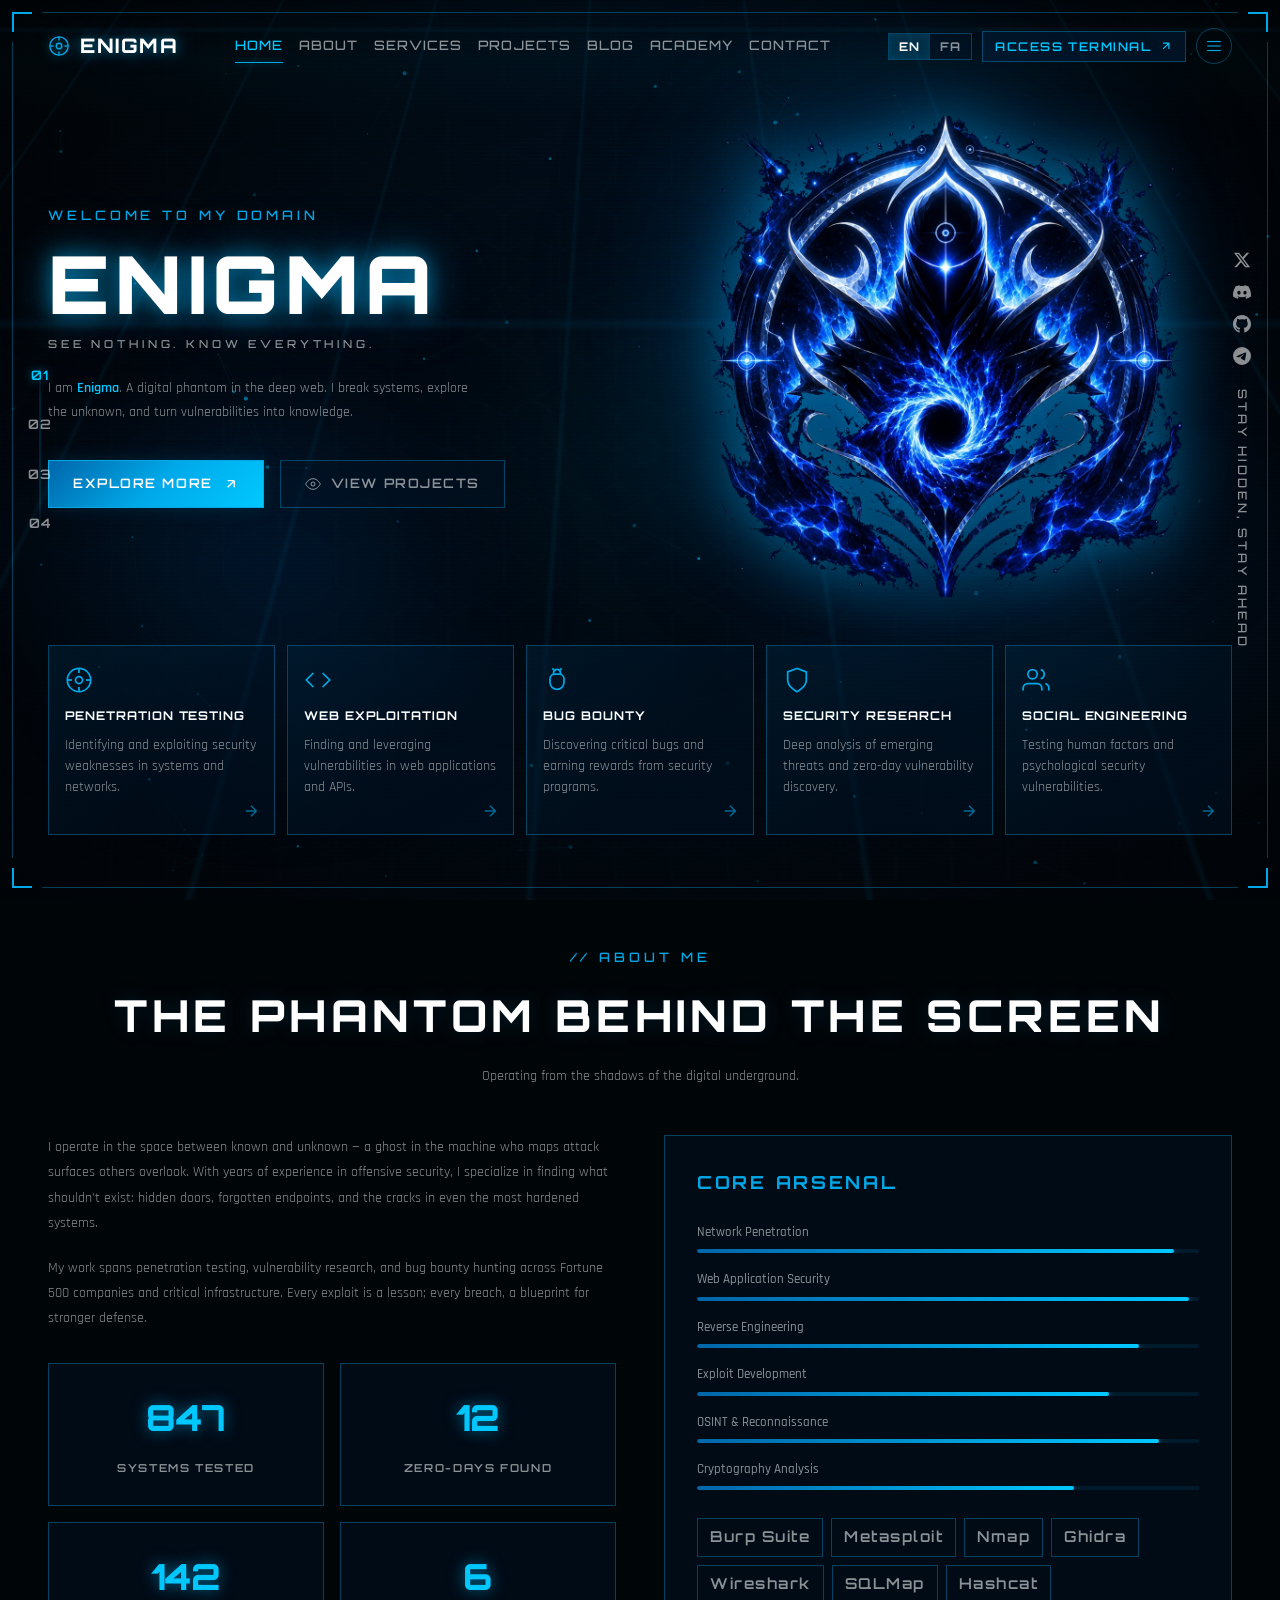
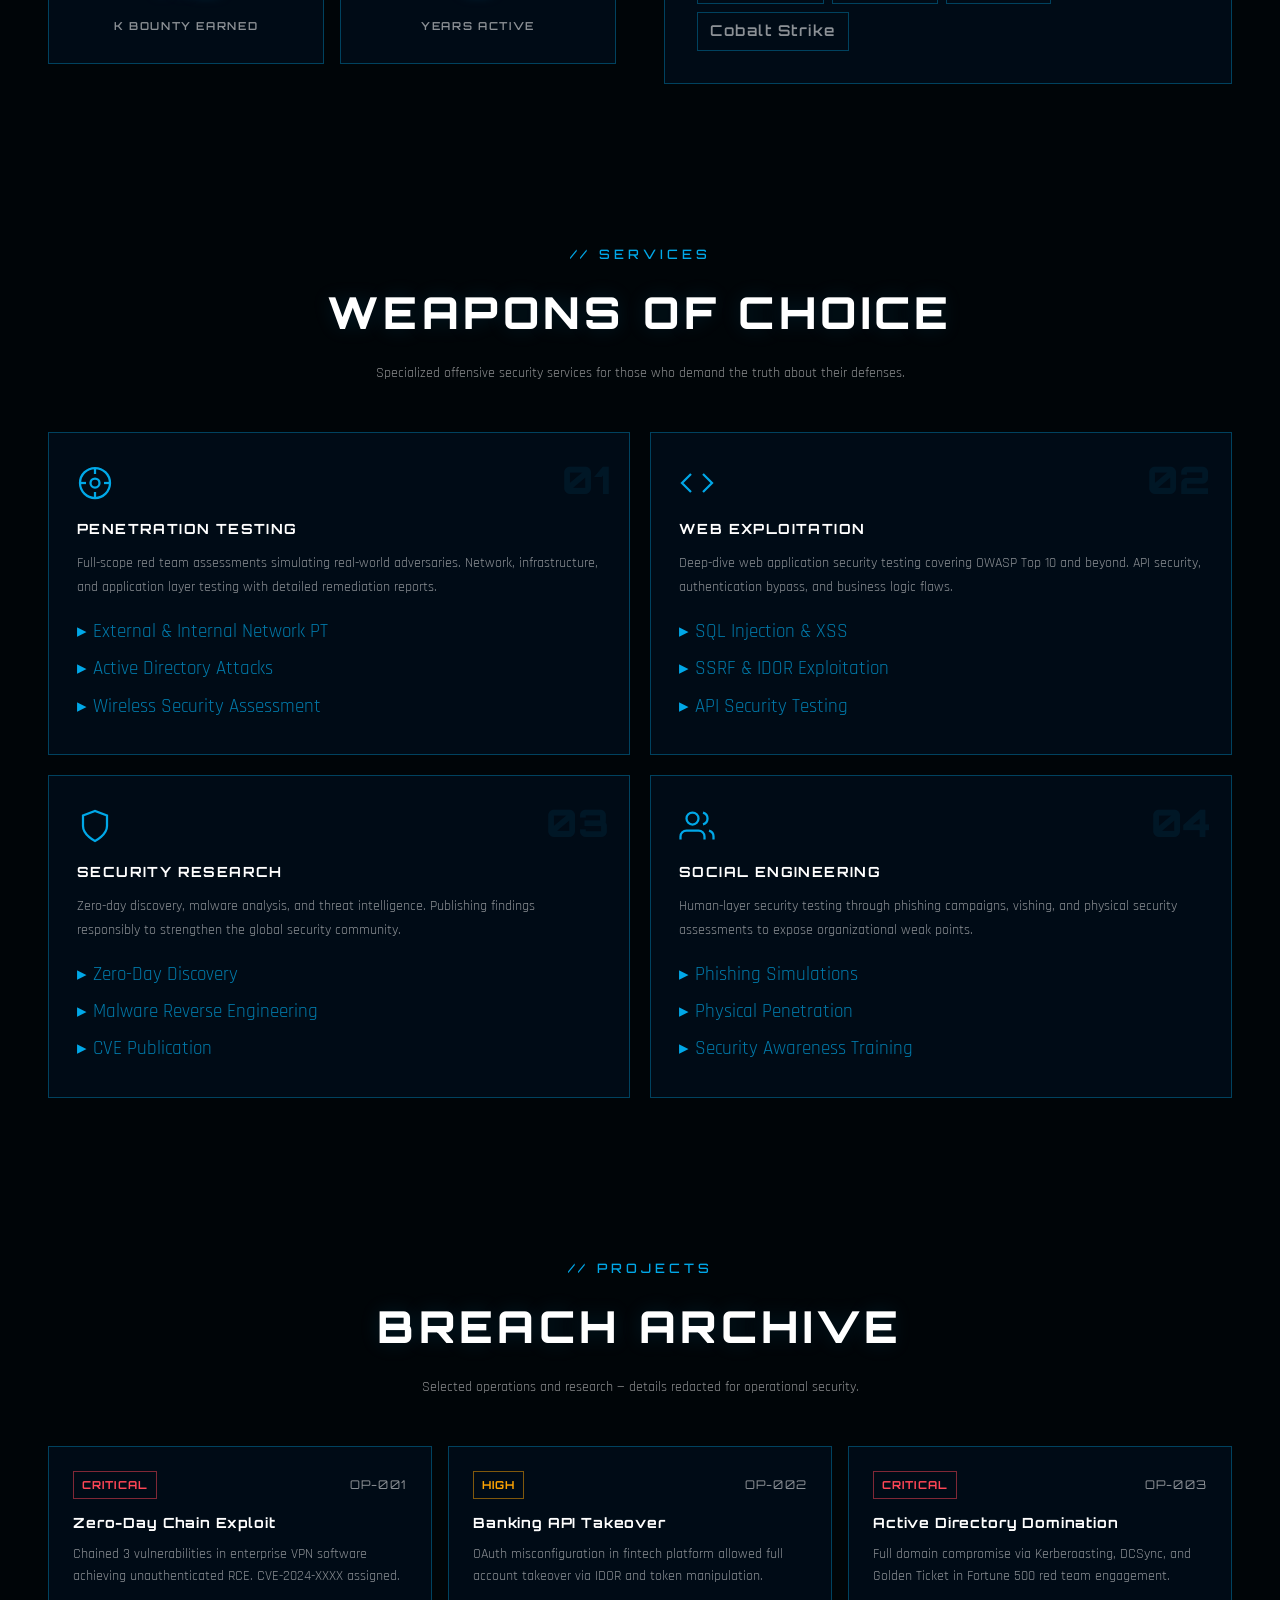
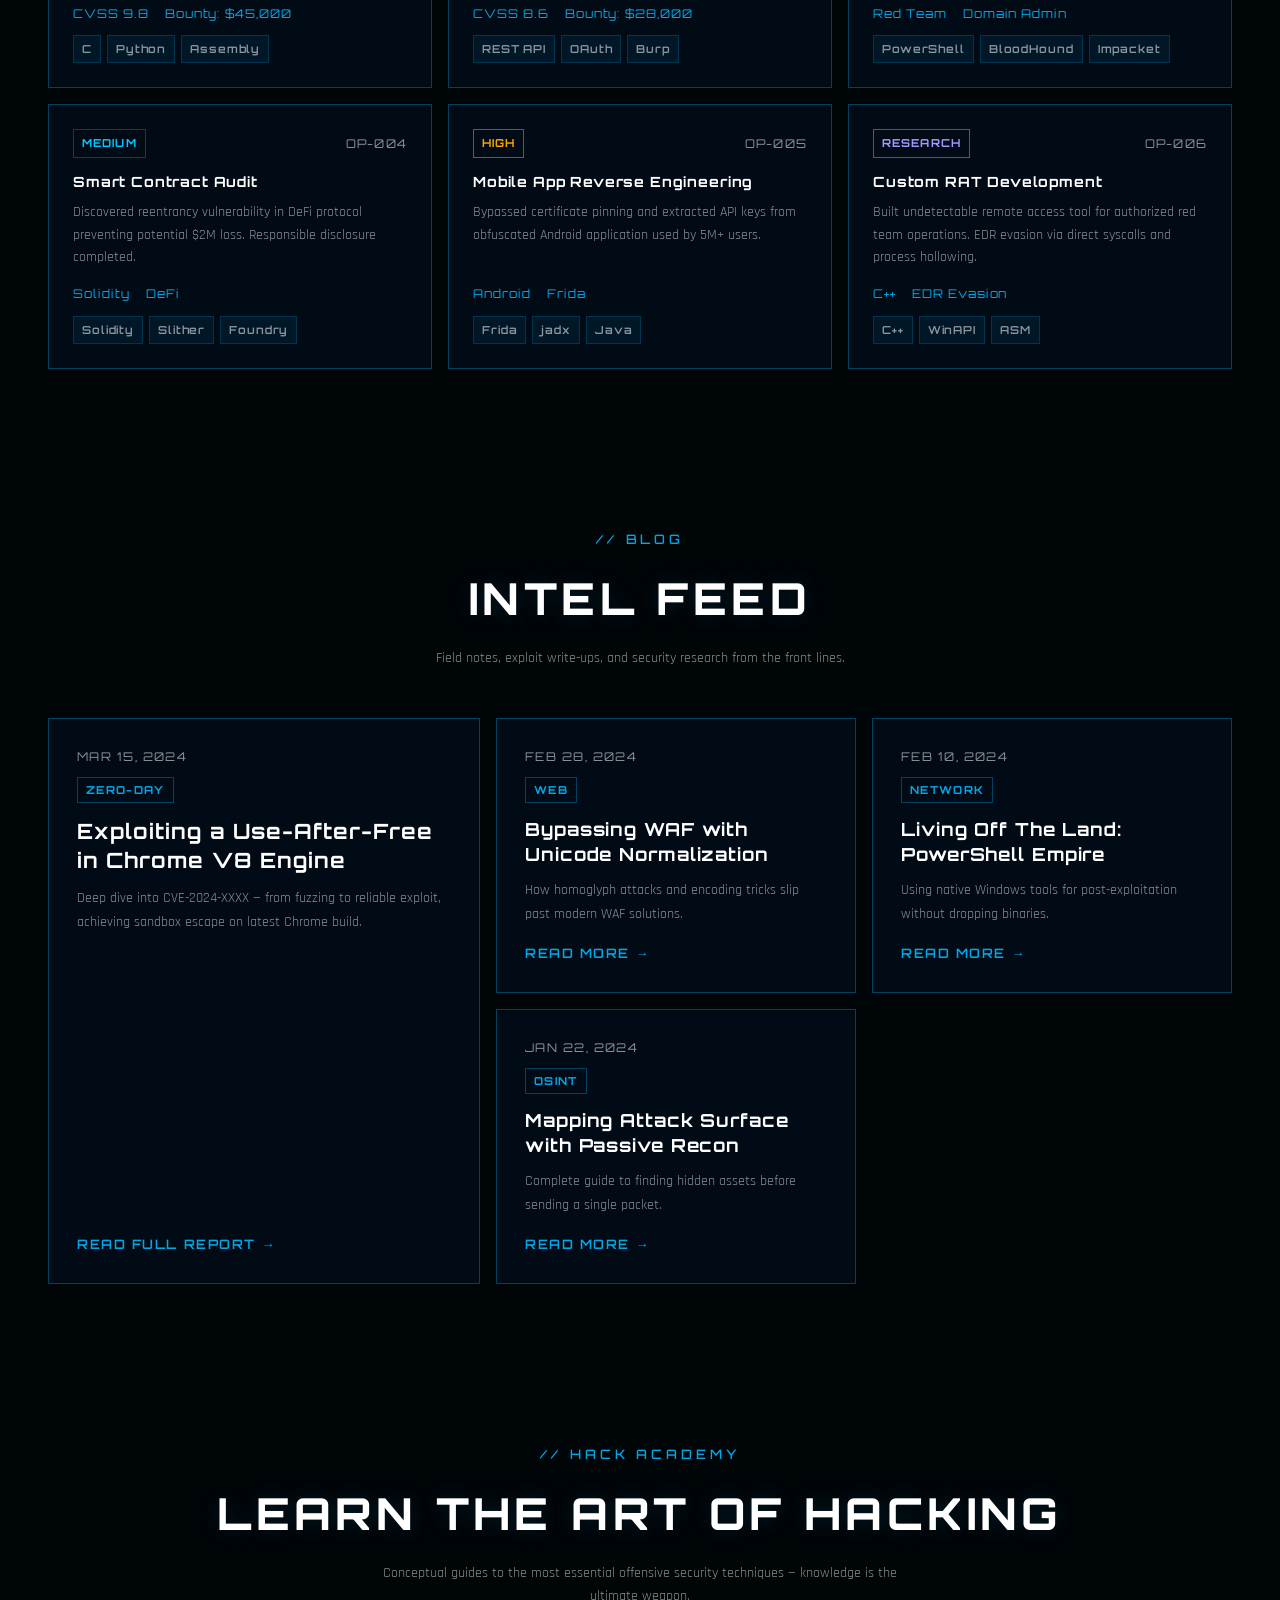
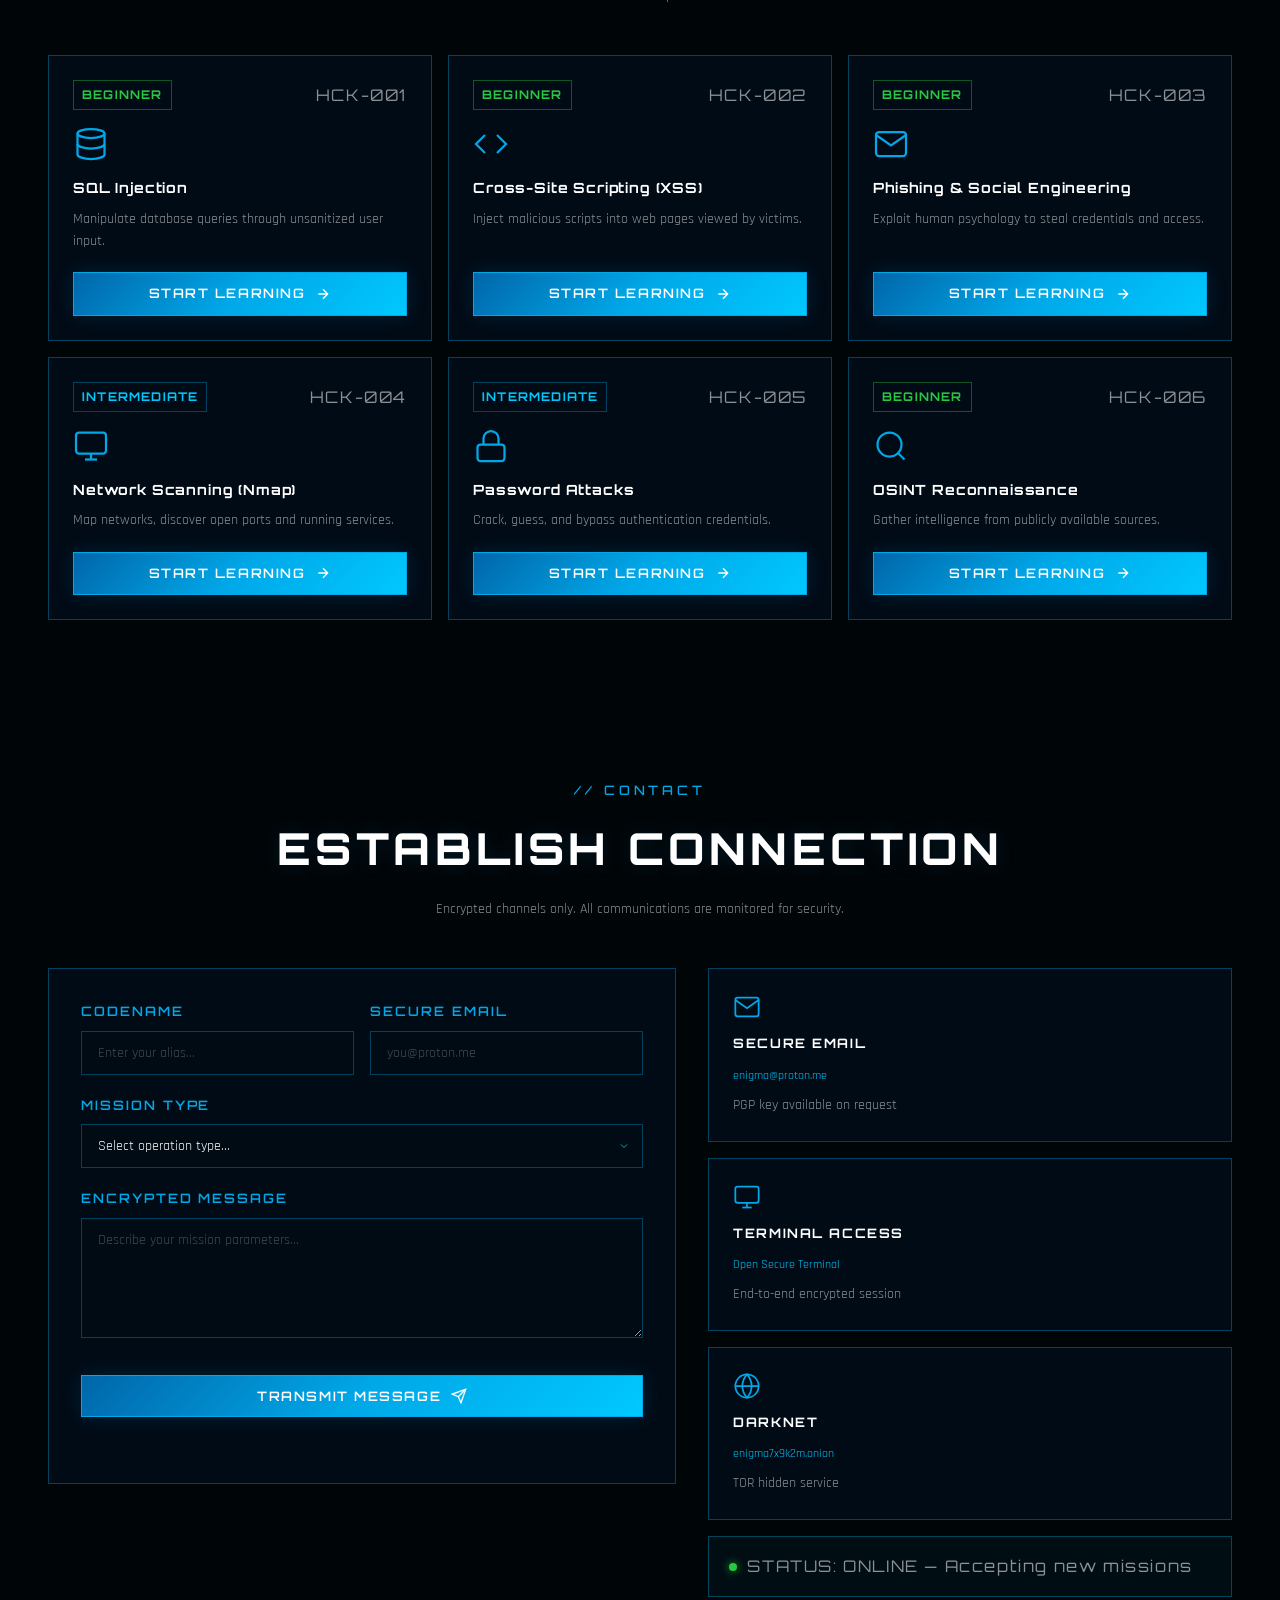
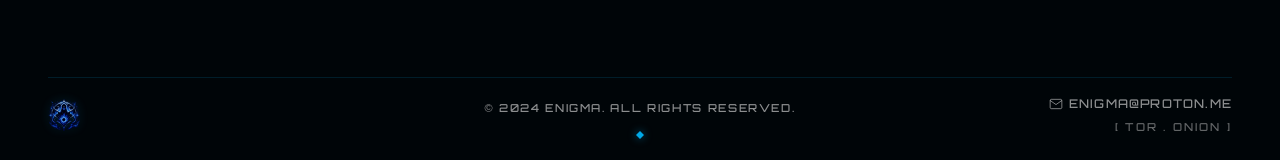
==== index.html @ 0c5300db "fix" ====
<!DOCTYPE html>
<html lang="en">
<head>
  <meta charset="UTF-8">
  <meta name="viewport" content="width=device-width, initial-scale=1.0">
  <title>ENIGMA | Cyber Security Portfolio</title>
  <link rel="preconnect" href="https://fonts.googleapis.com">
  <link rel="preconnect" href="https://fonts.gstatic.com" crossorigin>
  <link href="https://fonts.googleapis.com/css2?family=Orbitron:wght@400;500;600;700;800;900&family=Rajdhani:wght@300;400;500;600;700&display=swap" rel="stylesheet">
  <link rel="stylesheet" href="css/style.css">
</head>
<body>
  <!-- HUD Frame -->
  <div class="hud-frame">
    <div class="hud-corner hud-corner--tl"></div>
    <div class="hud-corner hud-corner--tr"></div>
    <div class="hud-corner hud-corner--bl"></div>
    <div class="hud-corner hud-corner--br"></div>
    <div class="hud-line hud-line--top"></div>
    <div class="hud-line hud-line--bottom"></div>
    <div class="hud-line hud-line--left"></div>
    <div class="hud-line hud-line--right"></div>
  </div>

  <!-- Left Section Indicator -->
  <aside class="section-indicator">
    <div class="section-indicator__line"></div>
    <a href="#home" class="section-indicator__num active" data-section="home">01</a>
    <a href="#about" class="section-indicator__num" data-section="about">02</a>
    <a href="#projects" class="section-indicator__num" data-section="projects">03</a>
    <a href="#contact" class="section-indicator__num" data-section="contact">04</a>
  </aside>

  <!-- Right Sidebar -->
  <aside class="right-sidebar">
    <div class="social-icons">
      <a href="https://twitter.com" target="_blank" rel="noopener" class="social-icon" aria-label="Twitter">
        <svg viewBox="0 0 24 24" fill="currentColor"><path d="M18.244 2.25h3.308l-7.227 8.26 8.502 11.24H16.17l-5.214-6.817L4.99 21.75H1.68l7.73-8.835L1.254 2.25H8.08l4.713 6.231zm-1.161 17.52h1.833L7.084 4.126H5.117z"/></svg>
      </a>
      <a href="https://discord.com" target="_blank" rel="noopener" class="social-icon" aria-label="Discord">
        <svg viewBox="0 0 24 24" fill="currentColor"><path d="M20.317 4.37a19.791 19.791 0 0 0-4.885-1.515.074.074 0 0 0-.079.037c-.21.375-.444.864-.608 1.25a18.27 18.27 0 0 0-5.487 0 12.64 12.64 0 0 0-.617-1.25.077.077 0 0 0-.079-.037A19.736 19.736 0 0 0 3.677 4.37a.07.07 0 0 0-.032.027C.533 9.046-.32 13.58.099 18.057a.082.082 0 0 0 .031.057 19.9 19.9 0 0 0 5.993 3.03.078.078 0 0 0 .084-.028 14.09 14.09 0 0 0 1.226-1.994.076.076 0 0 0-.041-.106 13.107 13.107 0 0 1-1.872-.892.077.077 0 0 1-.008-.128 10.2 10.2 0 0 0 .372-.292.074.074 0 0 1 .077-.01c3.928 1.793 8.18 1.793 12.062 0a.074.074 0 0 1 .078.01c.12.098.246.198.373.292a.077.077 0 0 1-.006.127 12.299 12.299 0 0 1-1.873.892.077.077 0 0 0-.041.107c.36.698.772 1.362 1.225 1.993a.076.076 0 0 0 .084.028 19.839 19.839 0 0 0 6.002-3.03.077.077 0 0 0 .032-.054c.5-5.177-.838-9.674-3.549-13.66a.061.061 0 0 0-.031-.03zM8.02 15.33c-1.183 0-2.157-1.085-2.157-2.419 0-1.333.956-2.419 2.157-2.419 1.21 0 2.176 1.096 2.157 2.42 0 1.333-.956 2.418-2.157 2.418zm7.975 0c-1.183 0-2.157-1.085-2.157-2.419 0-1.333.955-2.419 2.157-2.419 1.21 0 2.176 1.096 2.157 2.42 0 1.333-.946 2.418-2.157 2.418z"/></svg>
      </a>
      <a href="https://github.com" target="_blank" rel="noopener" class="social-icon" aria-label="GitHub">
        <svg viewBox="0 0 24 24" fill="currentColor"><path d="M12 0c-6.626 0-12 5.373-12 12 0 5.302 3.438 9.8 8.207 11.387.599.111.793-.261.793-.577v-2.234c-3.338.726-4.033-1.416-4.033-1.416-.546-1.387-1.333-1.756-1.333-1.756-1.089-.745.083-.729.083-.729 1.205.084 1.839 1.237 1.839 1.237 1.07 1.834 2.807 1.304 3.492.997.107-.775.418-1.305.762-1.604-2.665-.305-5.467-1.334-5.467-5.931 0-1.311.469-2.381 1.236-3.221-.124-.303-.535-1.524.117-3.176 0 0 1.008-.322 3.301 1.23.957-.266 1.983-.399 3.003-.404 1.02.005 2.047.138 3.006.404 2.291-1.552 3.297-1.23 3.297-1.23.653 1.653.242 2.874.118 3.176.77.84 1.235 1.911 1.235 3.221 0 4.609-2.807 5.624-5.479 5.921.43.372.823 1.102.823 2.222v3.293c0 .319.192.694.801.576 4.765-1.589 8.199-6.086 8.199-11.386 0-6.627-5.373-12-12-12z"/></svg>
      </a>
      <a href="https://telegram.org" target="_blank" rel="noopener" class="social-icon" aria-label="Telegram">
        <svg viewBox="0 0 24 24" fill="currentColor"><path d="M11.944 0A12 12 0 0 0 0 12a12 12 0 0 0 12 12 12 12 0 0 0 12-12A12 12 0 0 0 12 0a12 12 0 0 0-.056 0zm4.962 7.224c.1-.002.321.023.465.14a.506.506 0 0 1 .171.325c.016.093.036.306.02.472-.18 1.898-.962 6.502-1.36 8.627-.168.9-.499 1.201-.82 1.23-.696.065-1.225-.46-1.9-.902-1.056-.693-1.653-1.124-2.678-1.8-1.185-.78-.417-1.21.258-1.91.177-.184 3.247-2.977 3.307-3.23.007-.032.014-.15-.056-.212s-.174-.041-.249-.024c-.106.024-1.793 1.14-5.061 3.345-.48.33-.913.49-1.302.48-.428-.008-1.252-.241-1.865-.44-.752-.245-1.349-.374-1.297-.789.027-.216.325-.437.893-.663 3.498-1.524 5.83-2.529 6.998-3.014 3.332-1.386 4.025-1.627 4.476-1.635z"/></svg>
      </a>
    </div>
    <p class="vertical-text" data-i18n="sidebar.stayHidden">STAY HIDDEN, STAY AHEAD</p>
  </aside>

  <!-- Mobile Nav Overlay -->
  <div class="mobile-nav" id="mobileNav">
    <nav class="mobile-nav__links">
      <a href="#home" class="mobile-nav__link" data-i18n="nav.home">HOME</a>
      <a href="#about" class="mobile-nav__link" data-i18n="nav.about">ABOUT</a>
      <a href="#services" class="mobile-nav__link" data-i18n="nav.services">SERVICES</a>
      <a href="#projects" class="mobile-nav__link" data-i18n="nav.projects">PROJECTS</a>
      <a href="#blog" class="mobile-nav__link" data-i18n="nav.blog">BLOG</a>
      <a href="#hacks" class="mobile-nav__link" data-i18n="nav.hacks">ACADEMY</a>
      <a href="#contact" class="mobile-nav__link" data-i18n="nav.contact">CONTACT</a>
    </nav>
  </div>

  <!-- Terminal Modal -->
  <div class="terminal-modal" id="terminalModal" aria-hidden="true">
    <div class="terminal-modal__backdrop"></div>
    <div class="terminal-modal__window">
      <div class="terminal-modal__header">
        <div class="terminal-modal__dots">
          <span></span><span></span><span></span>
        </div>
        <span class="terminal-modal__title">ENIGMA@darknet:~</span>
        <button class="terminal-modal__close" id="terminalClose" data-i18n-aria="header.closeTerminal" aria-label="Close terminal">&times;</button>
      </div>
      <div class="terminal-modal__body" id="terminalBody">
        <p class="terminal-line"><span class="terminal-prompt">root@enigma:~$</span> <span data-i18n="terminal.line1">init_secure_session --auth</span></p>
        <p class="terminal-line terminal-line--dim" data-i18n="terminal.line2">[OK] Encrypted tunnel established via TOR</p>
        <p class="terminal-line terminal-line--dim" data-i18n="terminal.line3">[OK] Identity masked — trace route: NULL</p>
        <p class="terminal-line"><span class="terminal-prompt">root@enigma:~$</span> <span data-i18n="terminal.line4">whoami</span></p>
        <p class="terminal-line terminal-line--blue" data-i18n="terminal.line5">ENIGMA — Digital Phantom / Offensive Security Researcher</p>
        <p class="terminal-line"><span class="terminal-prompt">root@enigma:~$</span> <span data-i18n="terminal.line6">status --all</span></p>
        <p class="terminal-line terminal-line--dim" data-i18n="terminal.line7">Systems breached: 847 | Zero-days found: 12 | Bounties: $142K</p>
        <p class="terminal-line"><span class="terminal-prompt">root@enigma:~$</span> <span class="terminal-cursor">_</span></p>
      </div>
    </div>
  </div>

  <!-- Main Content -->
  <div class="page-wrapper">
    <!-- Header -->
    <header class="header">
      <a href="#home" class="header__logo">
        <svg class="header__crosshair" viewBox="0 0 24 24" fill="none" stroke="currentColor" stroke-width="1.5" aria-hidden="true">
          <circle cx="12" cy="12" r="10"/>
          <circle cx="12" cy="12" r="3"/>
          <line x1="12" y1="2" x2="12" y2="6"/>
          <line x1="12" y1="18" x2="12" y2="22"/>
          <line x1="2" y1="12" x2="6" y2="12"/>
          <line x1="18" y1="12" x2="22" y2="12"/>
        </svg>
        <span class="header__brand">ENIGMA</span>
      </a>

      <nav class="nav">
        <a href="#home" class="nav__link nav__link--active" data-nav="home" data-i18n="nav.home">HOME</a>
        <a href="#about" class="nav__link" data-nav="about" data-i18n="nav.about">ABOUT</a>
        <a href="#services" class="nav__link" data-nav="services" data-i18n="nav.services">SERVICES</a>
        <a href="#projects" class="nav__link" data-nav="projects" data-i18n="nav.projects">PROJECTS</a>
        <a href="#blog" class="nav__link" data-nav="blog" data-i18n="nav.blog">BLOG</a>
        <a href="#hacks" class="nav__link" data-nav="hacks" data-i18n="nav.hacks">ACADEMY</a>
        <a href="#contact" class="nav__link" data-nav="contact" data-i18n="nav.contact">CONTACT</a>
      </nav>

      <div class="header__actions">
        <div class="lang-switch">
          <button class="lang-switch__btn active" data-lang="en" aria-label="English">EN</button>
          <button class="lang-switch__btn" data-lang="fa" aria-label="فارسی">FA</button>
        </div>
        <button class="btn-terminal" id="terminalOpen">
          <span data-i18n="header.terminal">ACCESS TERMINAL</span>
          <svg class="btn-terminal__arrow" viewBox="0 0 24 24" fill="none" stroke="currentColor" stroke-width="2">
            <path d="M7 17L17 7M17 7H7M17 7V17"/>
          </svg>
        </button>
        <button class="btn-icon btn-menu" id="menuToggle" data-i18n-aria="header.menu" aria-label="Open menu">
          <svg viewBox="0 0 24 24" fill="none" stroke="currentColor" stroke-width="1.5">
            <line x1="3" y1="6" x2="21" y2="6"/>
            <line x1="3" y1="12" x2="21" y2="12"/>
            <line x1="3" y1="18" x2="21" y2="18"/>
          </svg>
        </button>
      </div>
    </header>

    <main>
      <!-- HOME / Hero -->
      <section id="home" class="hero section">
        <div class="hero__content">
          <p class="hero__welcome" data-i18n="hero.welcome">WELCOME TO MY DOMAIN</p>
          <h1 class="hero__title">ENIGMA</h1>
          <p class="hero__tagline" data-i18n="hero.tagline">SEE NOTHING. KNOW EVERYTHING.</p>
          <p class="hero__desc" data-i18n-html="hero.desc">
            I am <span class="highlight">Enigma</span>. A digital phantom in the deep web.
            I break systems, explore the unknown, and turn vulnerabilities into knowledge.
          </p>
          <div class="hero__buttons">
            <a href="#about" class="btn btn--primary">
              <span data-i18n="hero.explore">EXPLORE MORE</span>
              <svg viewBox="0 0 24 24" fill="none" stroke="currentColor" stroke-width="2">
                <path d="M7 17L17 7M17 7H7M17 7V17"/>
              </svg>
            </a>
            <a href="#projects" class="btn btn--outline">
              <svg viewBox="0 0 24 24" fill="none" stroke="currentColor" stroke-width="1.5">
                <path d="M1 12s4-8 11-8 11 8 11 8-4 8-11 8-11-8-11-8z"/>
                <circle cx="12" cy="12" r="3"/>
              </svg>
              <span data-i18n="hero.projects">VIEW PROJECTS</span>
            </a>
          </div>
        </div>
        <div class="hero__visual">
          <div class="hero__glow"></div>
          <img src="assets/logo-transparent.png" alt="Enigma Character" class="logo-img hero__image">
        </div>
      </section>

      <!-- Services Preview (Home) -->
      <section class="services services--preview">
        <article class="service-card" data-service="pentest">
          <div class="service-card__icon">
            <svg viewBox="0 0 24 24" fill="none" stroke="currentColor" stroke-width="1.5">
              <circle cx="12" cy="12" r="10"/><circle cx="12" cy="12" r="3"/>
              <line x1="12" y1="2" x2="12" y2="6"/><line x1="12" y1="18" x2="12" y2="22"/>
              <line x1="2" y1="12" x2="6" y2="12"/><line x1="18" y1="12" x2="22" y2="12"/>
            </svg>
          </div>
          <h3 class="service-card__title" data-i18n="svc.pentest.title">PENETRATION TESTING</h3>
          <p class="service-card__desc" data-i18n="svc.pentest.desc">Identifying and exploiting security weaknesses in systems and networks.</p>
          <span class="service-card__arrow"><svg viewBox="0 0 24 24" fill="none" stroke="currentColor" stroke-width="2"><path d="M5 12h14M12 5l7 7-7 7"/></svg></span>
        </article>
        <article class="service-card" data-service="web">
          <div class="service-card__icon">
            <svg viewBox="0 0 24 24" fill="none" stroke="currentColor" stroke-width="1.5">
              <polyline points="16 18 22 12 16 6"/><polyline points="8 6 2 12 8 18"/>
            </svg>
          </div>
          <h3 class="service-card__title" data-i18n="svc.web.title">WEB EXPLOITATION</h3>
          <p class="service-card__desc" data-i18n="svc.web.desc">Finding and leveraging vulnerabilities in web applications and APIs.</p>
          <span class="service-card__arrow"><svg viewBox="0 0 24 24" fill="none" stroke="currentColor" stroke-width="2"><path d="M5 12h14M12 5l7 7-7 7"/></svg></span>
        </article>
        <article class="service-card" data-service="bounty">
          <div class="service-card__icon">
            <svg viewBox="0 0 24 24" fill="none" stroke="currentColor" stroke-width="1.5">
              <path d="M8 2l1.88 1.88M14.12 3.88L16 2"/>
              <path d="M9 7.13v-1a3.003 3.003 0 1 1 6 0v1"/>
              <path d="M12 20c-3.3 0-6-2.7-6-6v-3a4 4 0 0 1 4-4h4a4 4 0 0 1 4 4v3c0 3.3-2.7 6-6 6"/>
            </svg>
          </div>
          <h3 class="service-card__title" data-i18n="svc.bounty.title">BUG BOUNTY</h3>
          <p class="service-card__desc" data-i18n="svc.bounty.desc">Discovering critical bugs and earning rewards from security programs.</p>
          <span class="service-card__arrow"><svg viewBox="0 0 24 24" fill="none" stroke="currentColor" stroke-width="2"><path d="M5 12h14M12 5l7 7-7 7"/></svg></span>
        </article>
        <article class="service-card" data-service="research">
          <div class="service-card__icon">
            <svg viewBox="0 0 24 24" fill="none" stroke="currentColor" stroke-width="1.5">
              <path d="M12 22s8-4 8-10V5l-8-3-8 3v7c0 6 8 10 8 10z"/>
            </svg>
          </div>
          <h3 class="service-card__title" data-i18n="svc.research.title">SECURITY RESEARCH</h3>
          <p class="service-card__desc" data-i18n="svc.research.desc">Deep analysis of emerging threats and zero-day vulnerability discovery.</p>
          <span class="service-card__arrow"><svg viewBox="0 0 24 24" fill="none" stroke="currentColor" stroke-width="2"><path d="M5 12h14M12 5l7 7-7 7"/></svg></span>
        </article>
        <article class="service-card" data-service="social">
          <div class="service-card__icon">
            <svg viewBox="0 0 24 24" fill="none" stroke="currentColor" stroke-width="1.5">
              <path d="M17 21v-2a4 4 0 0 0-4-4H5a4 4 0 0 0-4 4v2"/>
              <circle cx="9" cy="7" r="4"/>
              <path d="M23 21v-2a4 4 0 0 0-3-3.87"/><path d="M16 3.13a4 4 0 0 1 0 7.75"/>
            </svg>
          </div>
          <h3 class="service-card__title" data-i18n="svc.social.title">SOCIAL ENGINEERING</h3>
          <p class="service-card__desc" data-i18n="svc.social.desc">Testing human factors and psychological security vulnerabilities.</p>
          <span class="service-card__arrow"><svg viewBox="0 0 24 24" fill="none" stroke="currentColor" stroke-width="2"><path d="M5 12h14M12 5l7 7-7 7"/></svg></span>
        </article>
      </section>

      <!-- ABOUT -->
      <section id="about" class="section about">
        <div class="section-header">
          <span class="section-label" data-i18n="about.label">// ABOUT ME</span>
          <h2 class="section-title" data-i18n="about.title">THE PHANTOM BEHIND THE SCREEN</h2>
          <p class="section-subtitle" data-i18n="about.subtitle">Operating from the shadows of the digital underground.</p>
        </div>
        <div class="about__grid">
          <div class="about__content">
            <p class="about__text" data-i18n="about.text1">
              I operate in the space between known and unknown — a ghost in the machine who maps
              attack surfaces others overlook. With years of experience in offensive security,
              I specialize in finding what shouldn't exist: hidden doors, forgotten endpoints,
              and the cracks in even the most hardened systems.
            </p>
            <p class="about__text" data-i18n="about.text2">
              My work spans penetration testing, vulnerability research, and bug bounty hunting
              across Fortune 500 companies and critical infrastructure. Every exploit is a lesson;
              every breach, a blueprint for stronger defense.
            </p>
            <div class="about__stats">
              <div class="stat-card">
                <span class="stat-card__num" data-count="847">0</span>
                <span class="stat-card__label" data-i18n="about.stat1">SYSTEMS TESTED</span>
              </div>
              <div class="stat-card">
                <span class="stat-card__num" data-count="12">0</span>
                <span class="stat-card__label" data-i18n="about.stat2">ZERO-DAYS FOUND</span>
              </div>
              <div class="stat-card">
                <span class="stat-card__num" data-count="142">0</span>
                <span class="stat-card__label" data-i18n="about.stat3">K BOUNTY EARNED</span>
              </div>
              <div class="stat-card">
                <span class="stat-card__num" data-count="6">0</span>
                <span class="stat-card__label" data-i18n="about.stat4">YEARS ACTIVE</span>
              </div>
            </div>
          </div>
          <div class="about__skills">
            <h3 class="about__skills-title" data-i18n="about.skillsTitle">CORE ARSENAL</h3>
            <ul class="skill-list">
              <li class="skill-item"><span class="skill-item__name" data-i18n="about.skill1">Network Penetration</span><div class="skill-item__bar"><div class="skill-item__fill" style="width:95%"></div></div></li>
              <li class="skill-item"><span class="skill-item__name" data-i18n="about.skill2">Web Application Security</span><div class="skill-item__bar"><div class="skill-item__fill" style="width:98%"></div></div></li>
              <li class="skill-item"><span class="skill-item__name" data-i18n="about.skill3">Reverse Engineering</span><div class="skill-item__bar"><div class="skill-item__fill" style="width:88%"></div></div></li>
              <li class="skill-item"><span class="skill-item__name" data-i18n="about.skill4">Exploit Development</span><div class="skill-item__bar"><div class="skill-item__fill" style="width:82%"></div></div></li>
              <li class="skill-item"><span class="skill-item__name" data-i18n="about.skill5">OSINT & Reconnaissance</span><div class="skill-item__bar"><div class="skill-item__fill" style="width:92%"></div></div></li>
              <li class="skill-item"><span class="skill-item__name" data-i18n="about.skill6">Cryptography Analysis</span><div class="skill-item__bar"><div class="skill-item__fill" style="width:75%"></div></div></li>
            </ul>
            <div class="about__tools">
              <span class="tool-tag">Burp Suite</span>
              <span class="tool-tag">Metasploit</span>
              <span class="tool-tag">Nmap</span>
              <span class="tool-tag">Ghidra</span>
              <span class="tool-tag">Wireshark</span>
              <span class="tool-tag">SQLMap</span>
              <span class="tool-tag">Hashcat</span>
              <span class="tool-tag">Cobalt Strike</span>
            </div>
          </div>
        </div>
      </section>

      <!-- SERVICES (Full) -->
      <section id="services" class="section services-full">
        <div class="section-header">
          <span class="section-label" data-i18n="services.label">// SERVICES</span>
          <h2 class="section-title" data-i18n="services.title">WEAPONS OF CHOICE</h2>
          <p class="section-subtitle" data-i18n="services.subtitle">Specialized offensive security services for those who demand the truth about their defenses.</p>
        </div>
        <div class="services-full__grid">
          <article class="service-full-card">
            <div class="service-full-card__num">01</div>
            <div class="service-full-card__icon">
              <svg viewBox="0 0 24 24" fill="none" stroke="currentColor" stroke-width="1.5">
                <circle cx="12" cy="12" r="10"/><circle cx="12" cy="12" r="3"/>
                <line x1="12" y1="2" x2="12" y2="6"/><line x1="12" y1="18" x2="12" y2="22"/>
                <line x1="2" y1="12" x2="6" y2="12"/><line x1="18" y1="12" x2="22" y2="12"/>
              </svg>
            </div>
            <h3 class="service-full-card__title" data-i18n="services.s1.title">PENETRATION TESTING</h3>
            <p class="service-full-card__desc" data-i18n="services.s1.desc">Full-scope red team assessments simulating real-world adversaries. Network, infrastructure, and application layer testing with detailed remediation reports.</p>
            <ul class="service-full-card__list">
              <li data-i18n="services.s1.l1">External & Internal Network PT</li>
              <li data-i18n="services.s1.l2">Active Directory Attacks</li>
              <li data-i18n="services.s1.l3">Wireless Security Assessment</li>
            </ul>
          </article>
          <article class="service-full-card">
            <div class="service-full-card__num">02</div>
            <div class="service-full-card__icon">
              <svg viewBox="0 0 24 24" fill="none" stroke="currentColor" stroke-width="1.5">
                <polyline points="16 18 22 12 16 6"/><polyline points="8 6 2 12 8 18"/>
              </svg>
            </div>
            <h3 class="service-full-card__title" data-i18n="services.s2.title">WEB EXPLOITATION</h3>
            <p class="service-full-card__desc" data-i18n="services.s2.desc">Deep-dive web application security testing covering OWASP Top 10 and beyond. API security, authentication bypass, and business logic flaws.</p>
            <ul class="service-full-card__list">
              <li data-i18n="services.s2.l1">SQL Injection & XSS</li>
              <li data-i18n="services.s2.l2">SSRF & IDOR Exploitation</li>
              <li data-i18n="services.s2.l3">API Security Testing</li>
            </ul>
          </article>
          <article class="service-full-card">
            <div class="service-full-card__num">03</div>
            <div class="service-full-card__icon">
              <svg viewBox="0 0 24 24" fill="none" stroke="currentColor" stroke-width="1.5">
                <path d="M12 22s8-4 8-10V5l-8-3-8 3v7c0 6 8 10 8 10z"/>
              </svg>
            </div>
            <h3 class="service-full-card__title" data-i18n="services.s3.title">SECURITY RESEARCH</h3>
            <p class="service-full-card__desc" data-i18n="services.s3.desc">Zero-day discovery, malware analysis, and threat intelligence. Publishing findings responsibly to strengthen the global security community.</p>
            <ul class="service-full-card__list">
              <li data-i18n="services.s3.l1">Zero-Day Discovery</li>
              <li data-i18n="services.s3.l2">Malware Reverse Engineering</li>
              <li data-i18n="services.s3.l3">CVE Publication</li>
            </ul>
          </article>
          <article class="service-full-card">
            <div class="service-full-card__num">04</div>
            <div class="service-full-card__icon">
              <svg viewBox="0 0 24 24" fill="none" stroke="currentColor" stroke-width="1.5">
                <path d="M17 21v-2a4 4 0 0 0-4-4H5a4 4 0 0 0-4 4v2"/>
                <circle cx="9" cy="7" r="4"/>
                <path d="M23 21v-2a4 4 0 0 0-3-3.87"/><path d="M16 3.13a4 4 0 0 1 0 7.75"/>
              </svg>
            </div>
            <h3 class="service-full-card__title" data-i18n="services.s4.title">SOCIAL ENGINEERING</h3>
            <p class="service-full-card__desc" data-i18n="services.s4.desc">Human-layer security testing through phishing campaigns, vishing, and physical security assessments to expose organizational weak points.</p>
            <ul class="service-full-card__list">
              <li data-i18n="services.s4.l1">Phishing Simulations</li>
              <li data-i18n="services.s4.l2">Physical Penetration</li>
              <li data-i18n="services.s4.l3">Security Awareness Training</li>
            </ul>
          </article>
        </div>
      </section>

      <!-- PROJECTS -->
      <section id="projects" class="section projects">
        <div class="section-header">
          <span class="section-label" data-i18n="projects.label">// PROJECTS</span>
          <h2 class="section-title" data-i18n="projects.title">BREACH ARCHIVE</h2>
          <p class="section-subtitle" data-i18n="projects.subtitle">Selected operations and research — details redacted for operational security.</p>
        </div>
        <div class="projects__grid">
          <article class="project-card">
            <div class="project-card__header">
              <span class="project-card__tag project-card__tag--critical" data-i18n="projects.tag.critical">CRITICAL</span>
              <span class="project-card__id">OP-001</span>
            </div>
            <h3 class="project-card__title" data-i18n="projects.p1.title">Zero-Day Chain Exploit</h3>
            <p class="project-card__desc" data-i18n="projects.p1.desc">Chained 3 vulnerabilities in enterprise VPN software achieving unauthenticated RCE. CVE-2024-XXXX assigned.</p>
            <div class="project-card__meta">
              <span data-i18n="projects.p1.m1">CVSS 9.8</span>
              <span data-i18n="projects.p1.m2">Bounty: $45,000</span>
            </div>
            <div class="project-card__tech">
              <span>C</span><span>Python</span><span>Assembly</span>
            </div>
          </article>
          <article class="project-card">
            <div class="project-card__header">
              <span class="project-card__tag project-card__tag--high" data-i18n="projects.tag.high">HIGH</span>
              <span class="project-card__id">OP-002</span>
            </div>
            <h3 class="project-card__title" data-i18n="projects.p2.title">Banking API Takeover</h3>
            <p class="project-card__desc" data-i18n="projects.p2.desc">OAuth misconfiguration in fintech platform allowed full account takeover via IDOR and token manipulation.</p>
            <div class="project-card__meta">
              <span data-i18n="projects.p2.m1">CVSS 8.6</span>
              <span data-i18n="projects.p2.m2">Bounty: $28,000</span>
            </div>
            <div class="project-card__tech">
              <span>REST API</span><span>OAuth</span><span>Burp</span>
            </div>
          </article>
          <article class="project-card">
            <div class="project-card__header">
              <span class="project-card__tag project-card__tag--critical" data-i18n="projects.tag.critical">CRITICAL</span>
              <span class="project-card__id">OP-003</span>
            </div>
            <h3 class="project-card__title" data-i18n="projects.p3.title">Active Directory Domination</h3>
            <p class="project-card__desc" data-i18n="projects.p3.desc">Full domain compromise via Kerberoasting, DCSync, and Golden Ticket in Fortune 500 red team engagement.</p>
            <div class="project-card__meta">
              <span data-i18n="projects.p3.m1">Red Team</span>
              <span data-i18n="projects.p3.m2">Domain Admin</span>
            </div>
            <div class="project-card__tech">
              <span>PowerShell</span><span>BloodHound</span><span>Impacket</span>
            </div>
          </article>
          <article class="project-card">
            <div class="project-card__header">
              <span class="project-card__tag project-card__tag--medium" data-i18n="projects.tag.medium">MEDIUM</span>
              <span class="project-card__id">OP-004</span>
            </div>
            <h3 class="project-card__title" data-i18n="projects.p4.title">Smart Contract Audit</h3>
            <p class="project-card__desc" data-i18n="projects.p4.desc">Discovered reentrancy vulnerability in DeFi protocol preventing potential $2M loss. Responsible disclosure completed.</p>
            <div class="project-card__meta">
              <span data-i18n="projects.p4.m1">Solidity</span>
              <span data-i18n="projects.p4.m2">DeFi</span>
            </div>
            <div class="project-card__tech">
              <span>Solidity</span><span>Slither</span><span>Foundry</span>
            </div>
          </article>
          <article class="project-card">
            <div class="project-card__header">
              <span class="project-card__tag project-card__tag--high" data-i18n="projects.tag.high">HIGH</span>
              <span class="project-card__id">OP-005</span>
            </div>
            <h3 class="project-card__title" data-i18n="projects.p5.title">Mobile App Reverse Engineering</h3>
            <p class="project-card__desc" data-i18n="projects.p5.desc">Bypassed certificate pinning and extracted API keys from obfuscated Android application used by 5M+ users.</p>
            <div class="project-card__meta">
              <span data-i18n="projects.p5.m1">Android</span>
              <span data-i18n="projects.p5.m2">Frida</span>
            </div>
            <div class="project-card__tech">
              <span>Frida</span><span>jadx</span><span>Java</span>
            </div>
          </article>
          <article class="project-card">
            <div class="project-card__header">
              <span class="project-card__tag project-card__tag--research" data-i18n="projects.tag.research">RESEARCH</span>
              <span class="project-card__id">OP-006</span>
            </div>
            <h3 class="project-card__title" data-i18n="projects.p6.title">Custom RAT Development</h3>
            <p class="project-card__desc" data-i18n="projects.p6.desc">Built undetectable remote access tool for authorized red team operations. EDR evasion via direct syscalls and process hollowing.</p>
            <div class="project-card__meta">
              <span data-i18n="projects.p6.m1">C++</span>
              <span data-i18n="projects.p6.m2">EDR Evasion</span>
            </div>
            <div class="project-card__tech">
              <span>C++</span><span>WinAPI</span><span>ASM</span>
            </div>
          </article>
        </div>
      </section>

      <!-- BLOG -->
      <section id="blog" class="section blog">
        <div class="section-header">
          <span class="section-label" data-i18n="blog.label">// BLOG</span>
          <h2 class="section-title" data-i18n="blog.title">INTEL FEED</h2>
          <p class="section-subtitle" data-i18n="blog.subtitle">Field notes, exploit write-ups, and security research from the front lines.</p>
        </div>
        <div class="blog__grid">
          <article class="blog-card blog-card--featured">
            <div class="blog-card__date">MAR 15, 2024</div>
            <span class="blog-card__category" data-i18n="blog.cat.zeroday">ZERO-DAY</span>
            <h3 class="blog-card__title" data-i18n="blog.b1.title">Exploiting a Use-After-Free in Chrome V8 Engine</h3>
            <p class="blog-card__excerpt" data-i18n="blog.b1.excerpt">Deep dive into CVE-2024-XXXX — from fuzzing to reliable exploit, achieving sandbox escape on latest Chrome build.</p>
            <a href="#" class="blog-card__link" data-i18n="blog.b1.link">READ FULL REPORT →</a>
          </article>
          <article class="blog-card">
            <div class="blog-card__date">FEB 28, 2024</div>
            <span class="blog-card__category" data-i18n="blog.cat.web">WEB</span>
            <h3 class="blog-card__title" data-i18n="blog.b2.title">Bypassing WAF with Unicode Normalization</h3>
            <p class="blog-card__excerpt" data-i18n="blog.b2.excerpt">How homoglyph attacks and encoding tricks slip past modern WAF solutions.</p>
            <a href="#" class="blog-card__link" data-i18n="blog.b2.link">READ MORE →</a>
          </article>
          <article class="blog-card">
            <div class="blog-card__date">FEB 10, 2024</div>
            <span class="blog-card__category" data-i18n="blog.cat.network">NETWORK</span>
            <h3 class="blog-card__title" data-i18n="blog.b3.title">Living Off The Land: PowerShell Empire</h3>
            <p class="blog-card__excerpt" data-i18n="blog.b3.excerpt">Using native Windows tools for post-exploitation without dropping binaries.</p>
            <a href="#" class="blog-card__link" data-i18n="blog.b3.link">READ MORE →</a>
          </article>
          <article class="blog-card">
            <div class="blog-card__date">JAN 22, 2024</div>
            <span class="blog-card__category" data-i18n="blog.cat.osint">OSINT</span>
            <h3 class="blog-card__title" data-i18n="blog.b4.title">Mapping Attack Surface with Passive Recon</h3>
            <p class="blog-card__excerpt" data-i18n="blog.b4.excerpt">Complete guide to finding hidden assets before sending a single packet.</p>
            <a href="#" class="blog-card__link" data-i18n="blog.b4.link">READ MORE →</a>
          </article>
        </div>
      </section>

      <!-- HACK ACADEMY -->
      <section id="hacks" class="section hacks">
        <div class="section-header">
          <span class="section-label" data-i18n="hacks.label">// HACK ACADEMY</span>
          <h2 class="section-title" data-i18n="hacks.title">LEARN THE ART OF HACKING</h2>
          <p class="section-subtitle" data-i18n="hacks.subtitle">Conceptual guides to the most essential offensive security techniques — knowledge is the ultimate weapon.</p>
        </div>
        <div class="hacks__grid">
          <article class="hack-card">
            <div class="hack-card__header">
              <span class="hack-card__level" data-i18n="hacks.level.beginner">BEGINNER</span>
              <span class="hack-card__id">HCK-001</span>
            </div>
            <div class="hack-card__icon">
              <svg viewBox="0 0 24 24" fill="none" stroke="currentColor" stroke-width="1.5">
                <ellipse cx="12" cy="5" rx="9" ry="3"/><path d="M21 12c0 1.66-4 3-9 3s-9-1.34-9-3"/>
                <path d="M3 5v14c0 1.66 4 3 9 3s9-1.34 9-3V5"/>
              </svg>
            </div>
            <h3 class="hack-card__title" data-i18n="hacks.h1.title">SQL Injection</h3>
            <p class="hack-card__desc" data-i18n="hacks.h1.desc">Manipulate database queries through unsanitized user input.</p>
            <a href="tutorials/sql-injection.html" class="btn btn--primary hack-card__btn">
              <span data-i18n="hacks.learnBtn">START LEARNING</span>
              <svg viewBox="0 0 24 24" fill="none" stroke="currentColor" stroke-width="2"><path d="M5 12h14M12 5l7 7-7 7"/></svg>
            </a>
          </article>
          <article class="hack-card">
            <div class="hack-card__header">
              <span class="hack-card__level" data-i18n="hacks.level.beginner">BEGINNER</span>
              <span class="hack-card__id">HCK-002</span>
            </div>
            <div class="hack-card__icon">
              <svg viewBox="0 0 24 24" fill="none" stroke="currentColor" stroke-width="1.5">
                <polyline points="16 18 22 12 16 6"/><polyline points="8 6 2 12 8 18"/>
              </svg>
            </div>
            <h3 class="hack-card__title" data-i18n="hacks.h2.title">Cross-Site Scripting (XSS)</h3>
            <p class="hack-card__desc" data-i18n="hacks.h2.desc">Inject malicious scripts into web pages viewed by victims.</p>
            <a href="tutorials/xss.html" class="btn btn--primary hack-card__btn">
              <span data-i18n="hacks.learnBtn">START LEARNING</span>
              <svg viewBox="0 0 24 24" fill="none" stroke="currentColor" stroke-width="2"><path d="M5 12h14M12 5l7 7-7 7"/></svg>
            </a>
          </article>
          <article class="hack-card">
            <div class="hack-card__header">
              <span class="hack-card__level" data-i18n="hacks.level.beginner">BEGINNER</span>
              <span class="hack-card__id">HCK-003</span>
            </div>
            <div class="hack-card__icon">
              <svg viewBox="0 0 24 24" fill="none" stroke="currentColor" stroke-width="1.5">
                <path d="M4 4h16c1.1 0 2 .9 2 2v12c0 1.1-.9 2-2 2H4c-1.1 0-2-.9-2-2V6c0-1.1.9-2 2-2z"/>
                <polyline points="22,6 12,13 2,6"/>
              </svg>
            </div>
            <h3 class="hack-card__title" data-i18n="hacks.h3.title">Phishing & Social Engineering</h3>
            <p class="hack-card__desc" data-i18n="hacks.h3.desc">Exploit human psychology to steal credentials and access.</p>
            <a href="tutorials/phishing.html" class="btn btn--primary hack-card__btn">
              <span data-i18n="hacks.learnBtn">START LEARNING</span>
              <svg viewBox="0 0 24 24" fill="none" stroke="currentColor" stroke-width="2"><path d="M5 12h14M12 5l7 7-7 7"/></svg>
            </a>
          </article>
          <article class="hack-card">
            <div class="hack-card__header">
              <span class="hack-card__level hack-card__level--mid" data-i18n="hacks.level.intermediate">INTERMEDIATE</span>
              <span class="hack-card__id">HCK-004</span>
            </div>
            <div class="hack-card__icon">
              <svg viewBox="0 0 24 24" fill="none" stroke="currentColor" stroke-width="1.5">
                <rect x="2" y="3" width="20" height="14" rx="2"/>
                <line x1="8" y1="21" x2="16" y2="21"/><line x1="12" y1="17" x2="12" y2="21"/>
              </svg>
            </div>
            <h3 class="hack-card__title" data-i18n="hacks.h4.title">Network Scanning (Nmap)</h3>
            <p class="hack-card__desc" data-i18n="hacks.h4.desc">Map networks, discover open ports and running services.</p>
            <a href="tutorials/nmap.html" class="btn btn--primary hack-card__btn">
              <span data-i18n="hacks.learnBtn">START LEARNING</span>
              <svg viewBox="0 0 24 24" fill="none" stroke="currentColor" stroke-width="2"><path d="M5 12h14M12 5l7 7-7 7"/></svg>
            </a>
          </article>
          <article class="hack-card">
            <div class="hack-card__header">
              <span class="hack-card__level hack-card__level--mid" data-i18n="hacks.level.intermediate">INTERMEDIATE</span>
              <span class="hack-card__id">HCK-005</span>
            </div>
            <div class="hack-card__icon">
              <svg viewBox="0 0 24 24" fill="none" stroke="currentColor" stroke-width="1.5">
                <rect x="3" y="11" width="18" height="11" rx="2"/>
                <path d="M7 11V7a5 5 0 0 1 10 0v4"/>
              </svg>
            </div>
            <h3 class="hack-card__title" data-i18n="hacks.h5.title">Password Attacks</h3>
            <p class="hack-card__desc" data-i18n="hacks.h5.desc">Crack, guess, and bypass authentication credentials.</p>
            <a href="tutorials/password.html" class="btn btn--primary hack-card__btn">
              <span data-i18n="hacks.learnBtn">START LEARNING</span>
              <svg viewBox="0 0 24 24" fill="none" stroke="currentColor" stroke-width="2"><path d="M5 12h14M12 5l7 7-7 7"/></svg>
            </a>
          </article>
          <article class="hack-card">
            <div class="hack-card__header">
              <span class="hack-card__level" data-i18n="hacks.level.beginner">BEGINNER</span>
              <span class="hack-card__id">HCK-006</span>
            </div>
            <div class="hack-card__icon">
              <svg viewBox="0 0 24 24" fill="none" stroke="currentColor" stroke-width="1.5">
                <circle cx="11" cy="11" r="8"/><line x1="21" y1="21" x2="16.65" y2="16.65"/>
              </svg>
            </div>
            <h3 class="hack-card__title" data-i18n="hacks.h6.title">OSINT Reconnaissance</h3>
            <p class="hack-card__desc" data-i18n="hacks.h6.desc">Gather intelligence from publicly available sources.</p>
            <a href="tutorials/osint.html" class="btn btn--primary hack-card__btn">
              <span data-i18n="hacks.learnBtn">START LEARNING</span>
              <svg viewBox="0 0 24 24" fill="none" stroke="currentColor" stroke-width="2"><path d="M5 12h14M12 5l7 7-7 7"/></svg>
            </a>
          </article>
        </div>
      </section>

      <!-- CONTACT -->
      <section id="contact" class="section contact">
        <div class="section-header">
          <span class="section-label" data-i18n="contact.label">// CONTACT</span>
          <h2 class="section-title" data-i18n="contact.title">ESTABLISH CONNECTION</h2>
          <p class="section-subtitle" data-i18n="contact.subtitle">Encrypted channels only. All communications are monitored for security.</p>
        </div>
        <div class="contact__grid">
          <form class="contact-form" id="contactForm">
            <div class="contact-form__row">
              <div class="form-group">
                <label for="name" data-i18n="contact.nameLabel">CODENAME</label>
                <input type="text" id="name" name="name" data-i18n-placeholder="contact.namePlaceholder" placeholder="Enter your alias..." required>
              </div>
              <div class="form-group">
                <label for="email" data-i18n="contact.emailLabel">SECURE EMAIL</label>
                <input type="email" id="email" name="email" data-i18n-placeholder="contact.emailPlaceholder" placeholder="you@proton.me" required>
              </div>
            </div>
            <div class="form-group">
              <label for="subject" data-i18n="contact.subjectLabel">MISSION TYPE</label>
              <select id="subject" name="subject" required>
                <option value="" data-i18n="contact.subjectDefault">Select operation type...</option>
                <option value="pentest" data-i18n="contact.subject.pentest">Penetration Testing</option>
                <option value="web" data-i18n="contact.subject.web">Web Exploitation</option>
                <option value="research" data-i18n="contact.subject.research">Security Research</option>
                <option value="consulting" data-i18n="contact.subject.consulting">Consulting</option>
                <option value="other" data-i18n="contact.subject.other">Other</option>
              </select>
            </div>
            <div class="form-group">
              <label for="message" data-i18n="contact.messageLabel">ENCRYPTED MESSAGE</label>
              <textarea id="message" name="message" rows="5" data-i18n-placeholder="contact.messagePlaceholder" placeholder="Describe your mission parameters..." required></textarea>
            </div>
            <button type="submit" class="btn btn--primary contact-form__submit">
              <span data-i18n="contact.submit">TRANSMIT MESSAGE</span>
              <svg viewBox="0 0 24 24" fill="none" stroke="currentColor" stroke-width="2">
                <path d="M22 2L11 13"/><path d="M22 2L15 22L11 13L2 9L22 2Z"/>
              </svg>
            </button>
            <p class="contact-form__status" id="formStatus"></p>
          </form>
          <div class="contact-info">
            <div class="contact-info__card">
              <div class="contact-info__icon">
                <svg viewBox="0 0 24 24" fill="none" stroke="currentColor" stroke-width="1.5">
                  <path d="M4 4h16c1.1 0 2 .9 2 2v12c0 1.1-.9 2-2 2H4c-1.1 0-2-.9-2-2V6c0-1.1.9-2 2-2z"/>
                  <polyline points="22,6 12,13 2,6"/>
                </svg>
              </div>
              <h4 data-i18n="contact.emailTitle">SECURE EMAIL</h4>
              <a href="mailto:enigma@proton.me">enigma@proton.me</a>
              <p data-i18n="contact.emailNote">PGP key available on request</p>
            </div>
            <div class="contact-info__card">
              <div class="contact-info__icon">
                <svg viewBox="0 0 24 24" fill="none" stroke="currentColor" stroke-width="1.5">
                  <rect x="2" y="3" width="20" height="14" rx="2"/>
                  <line x1="8" y1="21" x2="16" y2="21"/><line x1="12" y1="17" x2="12" y2="21"/>
                </svg>
              </div>
              <h4 data-i18n="contact.terminalTitle">TERMINAL ACCESS</h4>
              <button class="contact-info__link" id="terminalOpen2" data-i18n="contact.terminalBtn">Open Secure Terminal</button>
              <p data-i18n="contact.terminalNote">End-to-end encrypted session</p>
            </div>
            <div class="contact-info__card">
              <div class="contact-info__icon">
                <svg viewBox="0 0 24 24" fill="none" stroke="currentColor" stroke-width="1.5">
                  <circle cx="12" cy="12" r="10"/>
                  <path d="M2 12h20M12 2a15.3 15.3 0 0 1 4 10 15.3 15.3 0 0 1-4 10 15.3 15.3 0 0 1-4-10 15.3 15.3 0 0 1 4-10z"/>
                </svg>
              </div>
              <h4 data-i18n="contact.darknetTitle">DARKNET</h4>
              <span class="contact-info__tor">enigma7x9k2m.onion</span>
              <p data-i18n="contact.darknetNote">TOR hidden service</p>
            </div>
            <div class="contact-info__status">
              <span class="status-dot"></span>
              <span data-i18n="contact.status">STATUS: ONLINE — Accepting new missions</span>
            </div>
          </div>
        </div>
      </section>
    </main>

    <!-- Footer -->
    <footer class="footer">
      <div class="footer__logo">
        <img src="assets/logo-transparent.png" alt="ENIGMA" class="logo-img footer__logo-img">
      </div>
      <div class="footer__center">
        <p class="footer__copyright" data-i18n="footer.copyright">&copy; 2024 ENIGMA. ALL RIGHTS RESERVED.</p>
        <div class="footer__diamond">
          <svg viewBox="0 0 12 12" fill="currentColor"><path d="M6 0L12 6L6 12L0 6Z"/></svg>
        </div>
      </div>
      <div class="footer__contact">
        <a href="mailto:enigma@proton.me" class="footer__email">
          <svg viewBox="0 0 24 24" fill="none" stroke="currentColor" stroke-width="1.5">
            <path d="M4 4h16c1.1 0 2 .9 2 2v12c0 1.1-.9 2-2 2H4c-1.1 0-2-.9-2-2V6c0-1.1.9-2 2-2z"/>
            <polyline points="22,6 12,13 2,6"/>
          </svg>
          ENIGMA@PROTON.ME
        </a>
        <span class="footer__tor">[ TOR . ONION ]</span>
      </div>
    </footer>
  </div>

  <script src="js/background.js"></script>
  <script src="js/i18n.js"></script>
  <script src="js/main.js"></script>
</body>
</html>
---- css/style.css ----
/* ===== Reset & Variables ===== */
*, *::before, *::after {
  margin: 0;
  padding: 0;
  box-sizing: border-box;
}

:root {
  --bg: #020810;
  --bg-deep: #000508;
  --bg-card: rgba(0, 20, 40, 0.45);
  --blue: #00a8e8;
  --blue-bright: #00c8ff;
  --blue-dim: #0066aa;
  --blue-glow: rgba(0, 168, 232, 0.6);
  --blue-glow-soft: rgba(0, 168, 232, 0.15);
  --text: #ffffff;
  --text-dim: rgba(255, 255, 255, 0.55);
  --text-muted: rgba(0, 168, 232, 0.7);
  --border: rgba(0, 168, 232, 0.35);
  --font-display: 'Orbitron', sans-serif;
  --font-body: 'Rajdhani', sans-serif;
  --font-fa: 'Far', Tahoma, sans-serif;
}

@font-face {
  font-family: 'Far';
  src: url('../fonts/Far_Bold.ttf') format('truetype');
  font-weight: 700;
  font-style: normal;
  font-display: swap;
}

html {
  scroll-behavior: smooth;
}

body {
  background: var(--bg-deep);
  color: var(--text);
  font-family: var(--font-body);
  font-size: 20px;
  line-height: 1.65;
  min-height: 100vh;
  overflow-x: hidden;
  position: relative;
}

/* ===== Animated Cyber Background ===== */
.cyber-bg {
  position: fixed;
  inset: 0;
  z-index: 0;
  overflow: hidden;
  pointer-events: none;
  background:
    radial-gradient(ellipse 120% 80% at 50% 0%, rgba(0, 40, 80, 0.35) 0%, transparent 55%),
    radial-gradient(ellipse 60% 50% at 85% 70%, rgba(0, 100, 180, 0.12) 0%, transparent 50%),
    radial-gradient(ellipse 50% 40% at 10% 60%, rgba(0, 60, 120, 0.1) 0%, transparent 45%),
    linear-gradient(180deg, var(--bg-deep) 0%, var(--bg) 40%, #010a14 100%);
}

.cyber-bg__canvas {
  position: absolute;
  inset: 0;
  width: 100%;
  height: 100%;
  opacity: 0.85;
}

.cyber-bg__grid {
  position: absolute;
  inset: -50% -50%;
  width: 200%;
  height: 200%;
  background-image:
    linear-gradient(rgba(0, 168, 232, 0.07) 1px, transparent 1px),
    linear-gradient(90deg, rgba(0, 168, 232, 0.07) 1px, transparent 1px);
  background-size: 60px 60px;
  transform: perspective(500px) rotateX(60deg);
  transform-origin: center top;
  animation: gridDrift 20s linear infinite;
  mask-image: radial-gradient(ellipse 70% 60% at 50% 40%, black 20%, transparent 70%);
  -webkit-mask-image: radial-gradient(ellipse 70% 60% at 50% 40%, black 20%, transparent 70%);
}

@keyframes gridDrift {
  0%   { transform: perspective(500px) rotateX(60deg) translateY(0); }
  100% { transform: perspective(500px) rotateX(60deg) translateY(60px); }
}

.cyber-bg__hex {
  position: absolute;
  inset: 0;
  opacity: 0.04;
  background-image: url("data:image/svg+xml,%3Csvg xmlns='http://www.w3.org/2000/svg' width='56' height='100' viewBox='0 0 56 100'%3E%3Cpath d='M28 0L56 16v32L28 64 0 48V16z M28 36l28 16v32L28 100 0 84V52z' fill='none' stroke='%2300c8ff' stroke-width='0.5'/%3E%3C/svg%3E");
  background-size: 56px 100px;
  animation: hexShift 30s linear infinite;
}

@keyframes hexShift {
  0%   { background-position: 0 0; }
  100% { background-position: 56px 100px; }
}

.cyber-bg__scanline {
  position: absolute;
  inset: 0;
  background: repeating-linear-gradient(
    0deg,
    transparent,
    transparent 2px,
    rgba(0, 0, 0, 0.12) 2px,
    rgba(0, 0, 0, 0.12) 4px
  );
  pointer-events: none;
}

.cyber-bg__scanline::after {
  content: '';
  position: absolute;
  left: 0;
  right: 0;
  height: 120px;
  background: linear-gradient(
    180deg,
    transparent 0%,
    rgba(0, 200, 255, 0.04) 50%,
    transparent 100%
  );
  animation: scanMove 8s ease-in-out infinite;
}

@keyframes scanMove {
  0%   { top: -120px; opacity: 0; }
  10%  { opacity: 1; }
  90%  { opacity: 1; }
  100% { top: 100%; opacity: 0; }
}

.cyber-bg__vignette {
  position: absolute;
  inset: 0;
  background: radial-gradient(ellipse at center, transparent 40%, rgba(0, 0, 0, 0.65) 100%);
}

.cyber-bg__orb {
  position: absolute;
  border-radius: 50%;
  filter: blur(80px);
  animation: orbFloat 12s ease-in-out infinite;
}

.cyber-bg__orb--1 {
  width: 400px;
  height: 400px;
  background: rgba(0, 120, 200, 0.18);
  top: 10%;
  right: 15%;
  animation-delay: 0s;
}

.cyber-bg__orb--2 {
  width: 300px;
  height: 300px;
  background: rgba(0, 80, 160, 0.15);
  bottom: 20%;
  left: 10%;
  animation-delay: -4s;
}

.cyber-bg__orb--3 {
  width: 250px;
  height: 250px;
  background: rgba(0, 200, 255, 0.08);
  top: 50%;
  left: 50%;
  transform: translate(-50%, -50%);
  animation-delay: -8s;
}

@keyframes orbFloat {
  0%, 100% { transform: translate(0, 0) scale(1); opacity: 0.7; }
  33%       { transform: translate(30px, -20px) scale(1.08); opacity: 1; }
  66%       { transform: translate(-20px, 25px) scale(0.95); opacity: 0.8; }
}

.cyber-bg__orb--3 {
  animation-name: orbPulse;
}

@keyframes orbPulse {
  0%, 100% { transform: translate(-50%, -50%) scale(1); opacity: 0.5; }
  50%       { transform: translate(-50%, -50%) scale(1.2); opacity: 0.9; }
}

@media (prefers-reduced-motion: reduce) {
  .cyber-bg__grid,
  .cyber-bg__hex,
  .cyber-bg__scanline::after,
  .cyber-bg__orb {
    animation: none;
  }
}

@media (max-width: 768px) {
  .cyber-bg__orb--1 { width: 250px; height: 250px; }
  .cyber-bg__orb--2 { width: 200px; height: 200px; }
  .cyber-bg__grid { opacity: 0.6; }
}

a {
  text-decoration: none;
  color: inherit;
}

button {
  background: none;
  border: none;
  cursor: pointer;
  font-family: inherit;
  color: inherit;
}

img {
  display: block;
  max-width: 100%;
}

.logo-img {
  background: transparent;
  object-fit: contain;
  border: none;
  outline: none;
}

/* ===== HUD Frame ===== */
.hud-frame {
  position: fixed;
  inset: 12px;
  pointer-events: none;
  z-index: 100;
}

.hud-line {
  position: absolute;
  background: var(--border);
}

.hud-line--top,
.hud-line--bottom {
  left: 30px;
  right: 30px;
  height: 1px;
}

.hud-line--top { top: 0; }
.hud-line--bottom { bottom: 0; }

.hud-line--left,
.hud-line--right {
  top: 30px;
  bottom: 30px;
  width: 1px;
}

.hud-line--left { left: 0; }
.hud-line--right { right: 0; }

.hud-corner {
  position: absolute;
  width: 20px;
  height: 20px;
  border-color: var(--blue);
  border-style: solid;
}

.hud-corner--tl {
  top: 0;
  left: 0;
  border-width: 2px 0 0 2px;
}

.hud-corner--tr {
  top: 0;
  right: 0;
  border-width: 2px 2px 0 0;
}

.hud-corner--bl {
  bottom: 0;
  left: 0;
  border-width: 0 0 2px 2px;
}

.hud-corner--br {
  bottom: 0;
  right: 0;
  border-width: 0 2px 2px 0;
}

/* ===== Section Indicator (Left) ===== */
.section-indicator {
  position: fixed;
  left: 28px;
  top: 50%;
  transform: translateY(-50%);
  display: flex;
  flex-direction: column;
  align-items: center;
  gap: 28px;
  z-index: 50;
}

.section-indicator__line {
  position: absolute;
  top: 0;
  bottom: 0;
  left: 50%;
  width: 1px;
  background: linear-gradient(to bottom, transparent, var(--border) 20%, var(--border) 80%, transparent);
  transform: translateX(-50%);
  z-index: -1;
}

.section-indicator__num {
  font-family: var(--font-display);
  font-size: 17px;
  font-weight: 600;
  color: var(--text-dim);
  letter-spacing: 0.1em;
  transition: color 0.3s, text-shadow 0.3s;
  cursor: pointer;
  text-decoration: none;
}

.section-indicator__num.active,
.section-indicator__num:hover {
  color: var(--blue-bright);
  text-shadow: 0 0 10px var(--blue-glow);
}

/* ===== Right Sidebar ===== */
.right-sidebar {
  position: fixed;
  right: 28px;
  top: 50%;
  transform: translateY(-50%);
  display: flex;
  flex-direction: column;
  align-items: center;
  gap: 24px;
  z-index: 50;
}

.social-icons {
  display: flex;
  flex-direction: column;
  gap: 14px;
}

.social-icon {
  width: 18px;
  height: 18px;
  color: var(--text-dim);
  transition: color 0.3s, transform 0.3s;
}

.social-icon:hover {
  color: var(--blue-bright);
  transform: scale(1.15);
}

.social-icon svg {
  width: 100%;
  height: 100%;
}

.vertical-text {
  writing-mode: vertical-rl;
  text-orientation: mixed;
  font-family: var(--font-display);
  font-size: 16px;
  font-weight: 500;
  letter-spacing: 0.25em;
  color: var(--text-dim);
  white-space: nowrap;
}

/* ===== Page Wrapper ===== */
.page-wrapper {
  position: relative;
  z-index: 1;
  max-width: 1400px;
  margin: 0 auto;
  padding: 24px 80px 20px;
  display: flex;
  flex-direction: column;
}

/* ===== Section Shared ===== */
.section {
  padding: 80px 0;
  scroll-margin-top: 20px;
}

.section-header {
  text-align: center;
  margin-bottom: 48px;
}

.section-label {
  display: block;
  font-family: var(--font-display);
  font-size: 17px;
  font-weight: 500;
  letter-spacing: 0.3em;
  color: var(--blue);
  margin-bottom: 12px;
}

.section-title {
  font-family: var(--font-display);
  font-size: clamp(38px, 5.5vw, 58px);
  font-weight: 800;
  letter-spacing: 0.1em;
  color: var(--text);
  text-shadow: 0 0 20px var(--blue-glow-soft);
  margin-bottom: 12px;
}

.section-subtitle {
  font-size: 22px;
  color: var(--text-dim);
  max-width: 560px;
  margin: 0 auto;
  line-height: 1.6;
}

/* ===== Mobile Nav ===== */
.btn-menu {
  display: none;
}

.mobile-nav {
  position: fixed;
  inset: 0;
  background: rgba(0, 0, 0, 0.95);
  z-index: 200;
  display: flex;
  align-items: center;
  justify-content: center;
  opacity: 0;
  visibility: hidden;
  transition: opacity 0.3s, visibility 0.3s;
}

.mobile-nav.active {
  opacity: 1;
  visibility: visible;
}

.mobile-nav__links {
  display: flex;
  flex-direction: column;
  align-items: center;
  gap: 24px;
}

.mobile-nav__link {
  font-family: var(--font-display);
  font-size: 24px;
  font-weight: 600;
  letter-spacing: 0.2em;
  color: var(--text-dim);
  transition: color 0.3s, text-shadow 0.3s;
}

.mobile-nav__link:hover {
  color: var(--blue-bright);
  text-shadow: 0 0 15px var(--blue-glow);
}

/* ===== Terminal Modal ===== */
.terminal-modal {
  position: fixed;
  inset: 0;
  z-index: 300;
  display: flex;
  align-items: center;
  justify-content: center;
  padding: 20px;
  opacity: 0;
  visibility: hidden;
  transition: opacity 0.3s, visibility 0.3s;
}

.terminal-modal.active {
  opacity: 1;
  visibility: visible;
}

.terminal-modal__backdrop {
  position: absolute;
  inset: 0;
  background: rgba(0, 0, 0, 0.85);
  backdrop-filter: blur(4px);
}

.terminal-modal__window {
  position: relative;
  width: 100%;
  max-width: 680px;
  background: rgba(0, 10, 20, 0.95);
  border: 1px solid var(--border);
  box-shadow: 0 0 40px var(--blue-glow-soft), inset 0 0 30px rgba(0, 168, 232, 0.03);
  animation: terminalIn 0.3s ease;
}

@keyframes terminalIn {
  from { transform: scale(0.95) translateY(10px); opacity: 0; }
  to   { transform: scale(1) translateY(0); opacity: 1; }
}

.terminal-modal__header {
  display: flex;
  align-items: center;
  gap: 12px;
  padding: 12px 16px;
  border-bottom: 1px solid var(--border);
  background: rgba(0, 30, 60, 0.4);
}

.terminal-modal__dots {
  display: flex;
  gap: 6px;
}

.terminal-modal__dots span {
  width: 10px;
  height: 10px;
  border-radius: 50%;
  background: var(--blue-dim);
  opacity: 0.6;
}

.terminal-modal__dots span:first-child { background: #ff5f57; opacity: 1; }
.terminal-modal__dots span:nth-child(2) { background: #febc2e; opacity: 1; }
.terminal-modal__dots span:nth-child(3) { background: #28c840; opacity: 1; }

.terminal-modal__title {
  flex: 1;
  font-family: var(--font-display);
  font-size: 17px;
  letter-spacing: 0.1em;
  color: var(--text-dim);
}

.terminal-modal__close {
  font-size: 28px;
  line-height: 1;
  color: var(--text-dim);
  padding: 0 4px;
  transition: color 0.2s;
}

.terminal-modal__close:hover {
  color: var(--blue-bright);
}

.terminal-modal__body {
  padding: 20px;
  font-family: 'Courier New', Courier, monospace;
  font-size: 19px;
  line-height: 1.8;
  max-height: 360px;
  overflow-y: auto;
}

.terminal-line {
  color: var(--text);
  margin-bottom: 4px;
}

.terminal-line--dim { color: var(--text-dim); }
.terminal-line--blue { color: var(--blue-bright); }

.terminal-prompt {
  color: var(--blue);
  margin-right: 8px;
}

.terminal-cursor {
  animation: blink 1s step-end infinite;
  color: var(--blue-bright);
}

@keyframes blink {
  50% { opacity: 0; }
}

/* ===== Header ===== */
.header {
  display: grid;
  grid-template-columns: auto minmax(0, 1fr) auto;
  align-items: center;
  padding: 8px 0 32px;
  gap: 16px;
}

.header__logo {
  flex-shrink: 0;
  display: flex;
  align-items: center;
  gap: 10px;
}

.header__crosshair {
  width: 22px;
  height: 22px;
  color: var(--blue);
  filter: drop-shadow(0 0 6px var(--blue-glow));
  flex-shrink: 0;
}

.header__brand {
  font-family: var(--font-display);
  font-size: 30px;
  font-weight: 800;
  letter-spacing: 0.12em;
  color: var(--text);
  text-shadow:
    0 0 12px var(--blue-glow),
    0 0 24px rgba(0, 168, 232, 0.35);
  line-height: 1;
}

.nav {
  display: flex;
  align-items: center;
  justify-content: center;
  gap: 24px;
  min-width: 0;
}

.nav__link {
  font-family: var(--font-display);
  font-size: 17px;
  font-weight: 500;
  letter-spacing: 0.15em;
  color: var(--text-dim);
  position: relative;
  padding: 4px 0;
  transition: color 0.3s;
}

.nav__link:hover,
.nav__link--active {
  color: var(--blue-bright);
}

.nav__link--active::after {
  content: '';
  position: absolute;
  bottom: -2px;
  left: 0;
  right: 0;
  height: 1px;
  background: var(--blue);
  box-shadow: 0 0 6px var(--blue-glow);
}

.header__actions {
  display: flex;
  align-items: center;
  justify-content: flex-end;
  gap: 10px;
  flex-shrink: 0;
}

/* ===== Language Switcher ===== */
.lang-switch {
  display: flex;
  border: 1px solid var(--border);
  overflow: hidden;
}

.lang-switch__btn {
  padding: 6px 12px;
  font-family: var(--font-display);
  font-size: 16px;
  font-weight: 700;
  letter-spacing: 0.1em;
  color: var(--text-dim);
  background: rgba(0, 20, 40, 0.4);
  transition: color 0.3s, background 0.3s, box-shadow 0.3s;
}

.lang-switch__btn:hover {
  color: var(--blue-bright);
}

.lang-switch__btn.active {
  color: var(--text);
  background: rgba(0, 168, 232, 0.2);
  box-shadow: inset 0 0 10px var(--blue-glow-soft);
}

.btn-terminal {
  display: flex;
  align-items: center;
  gap: 8px;
  padding: 8px 16px;
  border: 1px solid var(--border);
  background: rgba(0, 30, 60, 0.5);
  font-family: var(--font-display);
  font-size: 16px;
  font-weight: 600;
  letter-spacing: 0.12em;
  color: var(--blue-bright);
  transition: border-color 0.3s, box-shadow 0.3s, background 0.3s;
}

.btn-terminal:hover {
  border-color: var(--blue);
  box-shadow: 0 0 15px var(--blue-glow-soft);
  background: rgba(0, 40, 80, 0.6);
}

.btn-terminal__arrow {
  width: 14px;
  height: 14px;
}

.btn-icon {
  width: 36px;
  height: 36px;
  border: 1px solid var(--border);
  border-radius: 50%;
  display: flex;
  align-items: center;
  justify-content: center;
  color: var(--blue);
  transition: border-color 0.3s, box-shadow 0.3s;
}

.btn-icon svg {
  width: 18px;
  height: 18px;
}

.btn-icon:hover {
  border-color: var(--blue);
  box-shadow: 0 0 12px var(--blue-glow-soft);
}

/* ===== Hero Section ===== */
.hero {
  display: grid;
  grid-template-columns: 1fr 1fr;
  align-items: center;
  gap: 40px;
  flex: 1;
  padding: 20px 0 48px;
}

.hero__content {
  max-width: 520px;
}

.hero__welcome {
  font-family: var(--font-display);
  font-size: 17px;
  font-weight: 500;
  letter-spacing: 0.3em;
  color: var(--blue);
  margin-bottom: 16px;
}

.hero__title {
  font-family: var(--font-display);
  font-size: clamp(72px, 10vw, 110px);
  font-weight: 900;
  letter-spacing: 0.08em;
  line-height: 1;
  color: var(--text);
  text-shadow:
    0 0 20px var(--blue-glow),
    0 0 40px rgba(0, 168, 232, 0.4),
    0 0 80px rgba(0, 168, 232, 0.2);
  margin-bottom: 12px;
  animation: titleGlow 3s ease-in-out infinite alternate;
}

@keyframes titleGlow {
  from { text-shadow: 0 0 20px var(--blue-glow), 0 0 40px rgba(0, 168, 232, 0.4); }
  to   { text-shadow: 0 0 30px var(--blue-glow), 0 0 60px rgba(0, 168, 232, 0.5), 0 0 90px rgba(0, 168, 232, 0.25); }
}

.hero__tagline {
  font-family: var(--font-display);
  font-size: 18px;
  font-weight: 500;
  letter-spacing: 0.35em;
  color: var(--text-dim);
  margin-bottom: 24px;
}

.hero__desc {
  font-size: 22px;
  font-weight: 400;
  line-height: 1.7;
  color: var(--text-dim);
  margin-bottom: 36px;
  max-width: 440px;
}

.hero__desc .highlight {
  color: var(--blue-bright);
  font-weight: 600;
}

.hero__buttons {
  display: flex;
  align-items: center;
  gap: 16px;
  flex-wrap: wrap;
}

.btn {
  display: inline-flex;
  align-items: center;
  gap: 10px;
  padding: 12px 24px;
  font-family: var(--font-display);
  font-size: 17px;
  font-weight: 600;
  letter-spacing: 0.12em;
  transition: transform 0.2s, box-shadow 0.3s;
}

.btn svg {
  width: 16px;
  height: 16px;
}

.btn--primary {
  background: linear-gradient(135deg, var(--blue-dim) 0%, var(--blue) 50%, var(--blue-bright) 100%);
  color: var(--text);
  border: 1px solid var(--blue);
  box-shadow: 0 0 20px var(--blue-glow-soft);
}

.btn--primary:hover {
  transform: translateY(-2px);
  box-shadow: 0 0 30px var(--blue-glow);
}

.btn--outline {
  background: rgba(0, 20, 40, 0.4);
  color: var(--text-dim);
  border: 1px solid var(--border);
}

.btn--outline:hover {
  border-color: var(--blue);
  color: var(--blue-bright);
  box-shadow: 0 0 15px var(--blue-glow-soft);
}

/* Hero Visual */
.hero__visual {
  position: relative;
  display: flex;
  align-items: center;
  justify-content: center;
}

.hero__glow {
  position: absolute;
  width: 80%;
  height: 80%;
  background: radial-gradient(circle, rgba(0, 168, 232, 0.25) 0%, rgba(0, 100, 200, 0.08) 40%, transparent 70%);
  border-radius: 50%;
  animation: pulseGlow 4s ease-in-out infinite;
  pointer-events: none;
}

@keyframes pulseGlow {
  0%, 100% { transform: scale(1); opacity: 0.8; }
  50%       { transform: scale(1.08); opacity: 1; }
}

.hero__image {
  position: relative;
  width: auto;
  max-width: min(480px, 100%);
  height: auto;
  max-height: 520px;
  background: transparent;
  filter: drop-shadow(0 0 30px rgba(0, 168, 232, 0.5)) drop-shadow(0 0 60px rgba(0, 100, 200, 0.3));
  animation: floatImage 6s ease-in-out infinite;
}

@keyframes floatImage {
  0%, 100% { transform: translateY(0); }
  50%       { transform: translateY(-10px); }
}

/* ===== Services Section ===== */
.services {
  display: grid;
  grid-template-columns: repeat(5, 1fr);
  gap: 12px;
  padding-bottom: 32px;
}

.service-card {
  position: relative;
  background: var(--bg-card);
  border: 1px solid var(--border);
  padding: 20px 16px 36px;
  transition: border-color 0.3s, box-shadow 0.3s, transform 0.3s;
  cursor: pointer;
  overflow: hidden;
}

.service-card::before {
  content: '';
  position: absolute;
  inset: 0;
  background: linear-gradient(135deg, rgba(0, 168, 232, 0.05) 0%, transparent 60%);
  pointer-events: none;
}

.service-card:hover {
  border-color: var(--blue);
  box-shadow: 0 0 20px var(--blue-glow-soft), inset 0 0 20px rgba(0, 168, 232, 0.05);
  transform: translateY(-3px);
}

.service-card__icon {
  width: 28px;
  height: 28px;
  color: var(--blue);
  margin-bottom: 14px;
}

.service-card__icon svg {
  width: 100%;
  height: 100%;
}

.service-card__title {
  font-family: var(--font-display);
  font-size: 16px;
  font-weight: 700;
  letter-spacing: 0.08em;
  color: var(--text);
  margin-bottom: 10px;
  line-height: 1.4;
}

.service-card__desc {
  font-size: 19px;
  font-weight: 400;
  line-height: 1.5;
  color: var(--text-dim);
}

.service-card__arrow {
  position: absolute;
  bottom: 14px;
  right: 14px;
  width: 18px;
  height: 18px;
  color: var(--blue);
  opacity: 0.6;
  transition: opacity 0.3s, transform 0.3s;
}

.service-card:hover .service-card__arrow {
  opacity: 1;
  transform: translateX(3px);
}

.service-card__arrow svg {
  width: 100%;
  height: 100%;
}

.services--preview {
  padding-bottom: 32px;
}

/* ===== About Section ===== */
.about__grid {
  display: grid;
  grid-template-columns: 1fr 1fr;
  gap: 48px;
  align-items: start;
}

.about__text {
  font-size: 22px;
  line-height: 1.8;
  color: var(--text-dim);
  margin-bottom: 20px;
}

.about__stats {
  display: grid;
  grid-template-columns: repeat(2, 1fr);
  gap: 16px;
  margin-top: 32px;
}

.stat-card {
  background: var(--bg-card);
  border: 1px solid var(--border);
  padding: 24px 20px;
  text-align: center;
  transition: border-color 0.3s, box-shadow 0.3s;
}

.stat-card:hover {
  border-color: var(--blue);
  box-shadow: 0 0 20px var(--blue-glow-soft);
}

.stat-card__num {
  display: block;
  font-family: var(--font-display);
  font-size: 48px;
  font-weight: 800;
  color: var(--blue-bright);
  text-shadow: 0 0 15px var(--blue-glow);
  margin-bottom: 8px;
}

.stat-card__label {
  font-family: var(--font-display);
  font-size: 15px;
  font-weight: 600;
  letter-spacing: 0.15em;
  color: var(--text-dim);
}

.about__skills {
  background: var(--bg-card);
  border: 1px solid var(--border);
  padding: 32px;
}

.about__skills-title {
  font-family: var(--font-display);
  font-size: 20px;
  font-weight: 700;
  letter-spacing: 0.15em;
  color: var(--blue);
  margin-bottom: 24px;
}

.skill-list {
  list-style: none;
  display: flex;
  flex-direction: column;
  gap: 16px;
  margin-bottom: 28px;
}

.skill-item__name {
  display: block;
  font-size: 19px;
  font-weight: 500;
  color: var(--text-dim);
  margin-bottom: 6px;
}

.skill-item__bar {
  height: 4px;
  background: rgba(0, 168, 232, 0.1);
  border-radius: 2px;
  overflow: hidden;
}

.skill-item__fill {
  height: 100%;
  background: linear-gradient(90deg, var(--blue-dim), var(--blue-bright));
  box-shadow: 0 0 8px var(--blue-glow);
  border-radius: 2px;
  transition: width 1.2s ease;
}

.about__tools {
  display: flex;
  flex-wrap: wrap;
  gap: 8px;
}

.tool-tag {
  font-family: var(--font-display);
  font-size: 15px;
  font-weight: 600;
  letter-spacing: 0.1em;
  padding: 6px 12px;
  border: 1px solid var(--border);
  color: var(--text-dim);
  transition: border-color 0.3s, color 0.3s;
}

.tool-tag:hover {
  border-color: var(--blue);
  color: var(--blue-bright);
}

/* ===== Services Full ===== */
.services-full__grid {
  display: grid;
  grid-template-columns: repeat(2, 1fr);
  gap: 20px;
}

.service-full-card {
  position: relative;
  background: var(--bg-card);
  border: 1px solid var(--border);
  padding: 32px 28px;
  transition: border-color 0.3s, box-shadow 0.3s, transform 0.3s;
  overflow: hidden;
}

.service-full-card:hover {
  border-color: var(--blue);
  box-shadow: 0 0 25px var(--blue-glow-soft);
  transform: translateY(-4px);
}

.service-full-card__num {
  position: absolute;
  top: 16px;
  right: 20px;
  font-family: var(--font-display);
  font-size: 44px;
  font-weight: 900;
  color: rgba(0, 168, 232, 0.08);
}

.service-full-card__icon {
  width: 36px;
  height: 36px;
  color: var(--blue);
  margin-bottom: 16px;
}

.service-full-card__icon svg {
  width: 100%;
  height: 100%;
}

.service-full-card__title {
  font-family: var(--font-display);
  font-size: 20px;
  font-weight: 700;
  letter-spacing: 0.1em;
  margin-bottom: 12px;
}

.service-full-card__desc {
  font-size: 20px;
  line-height: 1.7;
  color: var(--text-dim);
  margin-bottom: 16px;
}

.service-full-card__list {
  list-style: none;
  display: flex;
  flex-direction: column;
  gap: 6px;
}

.service-full-card__list li {
  font-size: 19px;
  color: var(--text-muted);
  padding-left: 16px;
  position: relative;
}

.service-full-card__list li::before {
  content: '▸';
  position: absolute;
  left: 0;
  color: var(--blue);
}

/* ===== Projects ===== */
.projects__grid {
  display: grid;
  grid-template-columns: repeat(3, 1fr);
  gap: 16px;
}

.project-card {
  background: var(--bg-card);
  border: 1px solid var(--border);
  padding: 24px;
  transition: border-color 0.3s, box-shadow 0.3s, transform 0.3s;
  display: flex;
  flex-direction: column;
}

.project-card:hover {
  border-color: var(--blue);
  box-shadow: 0 0 20px var(--blue-glow-soft);
  transform: translateY(-3px);
}

.project-card__header {
  display: flex;
  justify-content: space-between;
  align-items: center;
  margin-bottom: 14px;
}

.project-card__tag {
  font-family: var(--font-display);
  font-size: 14px;
  font-weight: 700;
  letter-spacing: 0.1em;
  padding: 4px 8px;
  border: 1px solid;
}

.project-card__tag--critical { color: #ff4757; border-color: rgba(255, 71, 87, 0.5); }
.project-card__tag--high     { color: #ffa502; border-color: rgba(255, 165, 2, 0.5); }
.project-card__tag--medium   { color: var(--blue-bright); border-color: var(--border); }
.project-card__tag--research { color: #a29bfe; border-color: rgba(162, 155, 254, 0.5); }

.project-card__id {
  font-family: var(--font-display);
  font-size: 16px;
  color: var(--text-dim);
  letter-spacing: 0.1em;
}

.project-card__title {
  font-family: var(--font-display);
  font-size: 19px;
  font-weight: 700;
  letter-spacing: 0.06em;
  margin-bottom: 10px;
  line-height: 1.4;
}

.project-card__desc {
  font-size: 19px;
  line-height: 1.6;
  color: var(--text-dim);
  flex: 1;
  margin-bottom: 16px;
}

.project-card__meta {
  display: flex;
  gap: 16px;
  font-family: var(--font-display);
  font-size: 16px;
  letter-spacing: 0.08em;
  color: var(--blue);
  margin-bottom: 12px;
}

.project-card__tech {
  display: flex;
  flex-wrap: wrap;
  gap: 6px;
}

.project-card__tech span {
  font-family: var(--font-display);
  font-size: 14px;
  font-weight: 600;
  letter-spacing: 0.08em;
  padding: 4px 8px;
  background: rgba(0, 168, 232, 0.08);
  border: 1px solid rgba(0, 168, 232, 0.2);
  color: var(--text-dim);
}

/* ===== Blog ===== */
.blog__grid {
  display: grid;
  grid-template-columns: 1.2fr 1fr 1fr;
  grid-template-rows: auto auto;
  gap: 16px;
}

.blog-card {
  background: var(--bg-card);
  border: 1px solid var(--border);
  padding: 28px;
  transition: border-color 0.3s, box-shadow 0.3s, transform 0.3s;
  display: flex;
  flex-direction: column;
}

.blog-card--featured {
  grid-row: span 2;
}

.blog-card:hover {
  border-color: var(--blue);
  box-shadow: 0 0 20px var(--blue-glow-soft);
  transform: translateY(-3px);
}

.blog-card__date {
  font-family: var(--font-display);
  font-size: 16px;
  letter-spacing: 0.12em;
  color: var(--text-dim);
  margin-bottom: 10px;
}

.blog-card__category {
  display: inline-block;
  font-family: var(--font-display);
  font-size: 15px;
  font-weight: 700;
  letter-spacing: 0.12em;
  color: var(--blue);
  border: 1px solid var(--border);
  padding: 3px 8px;
  margin-bottom: 14px;
  width: fit-content;
}

.blog-card__title {
  font-family: var(--font-display);
  font-size: 24px;
  font-weight: 700;
  letter-spacing: 0.05em;
  line-height: 1.4;
  margin-bottom: 12px;
}

.blog-card--featured .blog-card__title {
  font-size: 28px;
}

.blog-card__excerpt {
  font-size: 20px;
  line-height: 1.7;
  color: var(--text-dim);
  flex: 1;
  margin-bottom: 16px;
}

.blog-card__link {
  font-family: var(--font-display);
  font-size: 16px;
  font-weight: 600;
  letter-spacing: 0.12em;
  color: var(--blue);
  transition: color 0.3s;
  margin-top: auto;
}

.blog-card__link:hover {
  color: var(--blue-bright);
  text-shadow: 0 0 10px var(--blue-glow);
}

/* ===== Hack Academy ===== */
.hacks__grid {
  display: grid;
  grid-template-columns: repeat(3, 1fr);
  gap: 16px;
}

.hack-card {
  background: var(--bg-card);
  border: 1px solid var(--border);
  padding: 24px;
  display: flex;
  flex-direction: column;
  transition: border-color 0.3s, box-shadow 0.3s, transform 0.3s;
}

.hack-card:hover {
  border-color: var(--blue);
  box-shadow: 0 0 25px var(--blue-glow-soft);
  transform: translateY(-4px);
}

.hack-card__header {
  display: flex;
  justify-content: space-between;
  align-items: center;
  margin-bottom: 16px;
}

.hack-card__level {
  font-family: var(--font-display);
  font-size: 14px;
  font-weight: 700;
  letter-spacing: 0.1em;
  padding: 4px 8px;
  color: #28c840;
  border: 1px solid rgba(40, 200, 64, 0.4);
}

.hack-card__level--mid {
  color: var(--blue-bright);
  border-color: var(--border);
}

.hack-card__id {
  font-family: var(--font-display);
  font-size: 16px;
  color: var(--text-dim);
  letter-spacing: 0.1em;
}

.hack-card__icon {
  width: 36px;
  height: 36px;
  color: var(--blue);
  margin-bottom: 16px;
}

.hack-card__icon svg {
  width: 100%;
  height: 100%;
}

.hack-card__title {
  font-family: var(--font-display);
  font-size: 20px;
  font-weight: 700;
  letter-spacing: 0.06em;
  margin-bottom: 10px;
  line-height: 1.4;
}

.hack-card__desc {
  font-size: 20px;
  line-height: 1.6;
  color: var(--text-dim);
  flex: 1;
  margin-bottom: 20px;
}

.hack-card__btn {
  width: 100%;
  justify-content: center;
  font-size: 16px;
  padding: 10px 16px;
}

html[dir="rtl"] .hack-card__btn svg {
  transform: scaleX(-1);
}

/* ===== Contact ===== */
.contact__grid {
  display: grid;
  grid-template-columns: 1.2fr 1fr;
  gap: 32px;
  align-items: start;
}

.contact-form {
  background: var(--bg-card);
  border: 1px solid var(--border);
  padding: 32px;
}

.contact-form__row {
  display: grid;
  grid-template-columns: 1fr 1fr;
  gap: 16px;
}

.form-group {
  margin-bottom: 20px;
}

.form-group label {
  display: block;
  font-family: var(--font-display);
  font-size: 16px;
  font-weight: 600;
  letter-spacing: 0.15em;
  color: var(--blue);
  margin-bottom: 8px;
}

.form-group input,
.form-group select,
.form-group textarea {
  width: 100%;
  background: rgba(0, 10, 20, 0.6);
  border: 1px solid var(--border);
  color: var(--text);
  font-family: var(--font-body);
  font-size: 18px;
  padding: 12px 16px;
  transition: border-color 0.3s, box-shadow 0.3s;
  outline: none;
}

.form-group input::placeholder,
.form-group textarea::placeholder {
  color: rgba(255, 255, 255, 0.25);
}

.form-group input:focus,
.form-group select:focus,
.form-group textarea:focus {
  border-color: var(--blue);
  box-shadow: 0 0 12px var(--blue-glow-soft);
}

.form-group select {
  cursor: pointer;
  appearance: none;
  background-image: url("data:image/svg+xml,%3Csvg xmlns='http://www.w3.org/2000/svg' width='12' height='12' viewBox='0 0 24 24' fill='none' stroke='%2300a8e8' stroke-width='2'%3E%3Cpath d='M6 9l6 6 6-6'/%3E%3C/svg%3E");
  background-repeat: no-repeat;
  background-position: right 12px center;
  padding-right: 36px;
}

.form-group select option {
  background: #001020;
}

.form-group textarea {
  resize: vertical;
  min-height: 120px;
}

.contact-form__submit {
  width: 100%;
  justify-content: center;
  margin-top: 8px;
}

.contact-form__status {
  text-align: center;
  font-family: var(--font-display);
  font-size: 17px;
  letter-spacing: 0.1em;
  margin-top: 16px;
  min-height: 18px;
}

.contact-form__status.success { color: #28c840; }
.contact-form__status.error   { color: #ff4757; }

.contact-info {
  display: flex;
  flex-direction: column;
  gap: 16px;
}

.contact-info__card {
  background: var(--bg-card);
  border: 1px solid var(--border);
  padding: 24px;
  transition: border-color 0.3s;
}

.contact-info__card:hover {
  border-color: var(--blue);
}

.contact-info__icon {
  width: 28px;
  height: 28px;
  color: var(--blue);
  margin-bottom: 12px;
}

.contact-info__icon svg {
  width: 100%;
  height: 100%;
}

.contact-info__card h4 {
  font-family: var(--font-display);
  font-size: 17px;
  font-weight: 700;
  letter-spacing: 0.12em;
  margin-bottom: 8px;
}

.contact-info__card a,
.contact-info__link,
.contact-info__tor {
  font-size: 20px;
  color: var(--blue-bright);
  transition: color 0.3s;
}

.contact-info__link {
  background: none;
  border: none;
  cursor: pointer;
  font-family: var(--font-body);
  padding: 0;
  text-align: left;
}

.contact-info__card a:hover,
.contact-info__link:hover {
  color: var(--text);
  text-shadow: 0 0 10px var(--blue-glow);
}

.contact-info__card p {
  font-size: 18px;
  color: var(--text-dim);
  margin-top: 6px;
}

.contact-info__status {
  display: flex;
  align-items: center;
  gap: 10px;
  padding: 16px 20px;
  background: rgba(0, 168, 232, 0.05);
  border: 1px solid var(--border);
  font-family: var(--font-display);
  font-size: 16px;
  letter-spacing: 0.1em;
  color: var(--text-dim);
}

.status-dot {
  width: 8px;
  height: 8px;
  border-radius: 50%;
  background: #28c840;
  box-shadow: 0 0 8px rgba(40, 200, 64, 0.8);
  animation: pulseDot 2s ease-in-out infinite;
}

@keyframes pulseDot {
  0%, 100% { opacity: 1; }
  50%       { opacity: 0.5; }
}

/* ===== Reveal Animation ===== */
.reveal {
  opacity: 0;
  transform: translateY(30px);
  transition: opacity 0.6s ease, transform 0.6s ease;
}

.reveal.visible {
  opacity: 1;
  transform: translateY(0);
}

/* ===== English — smaller typography ===== */
html[lang="en"] body {
  font-size: 15px;
}

html[lang="en"] .section-indicator__num,
html[lang="en"] .section-label,
html[lang="en"] .hero__welcome,
html[lang="en"] .nav__link,
html[lang="en"] .btn,
html[lang="en"] .terminal-modal__title,
html[lang="en"] .form-group label,
html[lang="en"] .contact-info__card h4 {
  font-size: 13px;
}

html[lang="en"] .nav__link {
  letter-spacing: 0.08em;
}

html[lang="en"] .vertical-text,
html[lang="en"] .lang-switch__btn,
html[lang="en"] .btn-terminal,
html[lang="en"] .service-card__title,
html[lang="en"] .project-card__id,
html[lang="en"] .project-card__meta,
html[lang="en"] .blog-card__date,
html[lang="en"] .hack-card__level,
html[lang="en"] .footer__email,
html[lang="en"] .contact-info__card a,
html[lang="en"] .contact-info__link,
html[lang="en"] .contact-info__tor {
  font-size: 12px;
}

html[lang="en"] .hero__tagline,
html[lang="en"] .stat-card__label,
html[lang="en"] .blog-card__category,
html[lang="en"] .project-card__tag,
html[lang="en"] .project-card__tech span,
html[lang="en"] .footer__copyright,
html[lang="en"] .footer__tor {
  font-size: 11px;
}

html[lang="en"] .section-subtitle,
html[lang="en"] .hero__desc,
html[lang="en"] .about__text,
html[lang="en"] .service-card__desc,
html[lang="en"] .service-full-card__desc,
html[lang="en"] .project-card__title,
html[lang="en"] .project-card__desc,
html[lang="en"] .blog-card__excerpt,
html[lang="en"] .hack-card__desc,
html[lang="en"] .contact-info__card p,
html[lang="en"] .service-full-card__title,
html[lang="en"] .hack-card__title {
  font-size: 14px;
}

html[lang="en"] .mobile-nav__link {
  font-size: 18px;
}

html[lang="en"] .header__brand {
  font-size: 20px;
  letter-spacing: 0.08em;
}

html[lang="en"] .section-title {
  font-size: clamp(28px, 4.2vw, 44px);
}

html[lang="en"] .hero__title {
  font-size: clamp(52px, 7.5vw, 80px);
}

html[lang="en"] .stat-card__num {
  font-size: 36px;
}

html[lang="en"] .about__skills-title,
html[lang="en"] .blog-card__title {
  font-size: 18px;
}

html[lang="en"] .blog-card--featured .blog-card__title {
  font-size: 21px;
}

html[lang="en"] .service-full-card__num {
  font-size: 38px;
}

html[lang="en"] .terminal-modal__body {
  font-size: 14px;
}

html[lang="en"] .form-group input,
html[lang="en"] .form-group select,
html[lang="en"] .form-group textarea {
  font-size: 14px;
}

html[lang="en"] .contact-form__submit,
html[lang="en"] .hack-card__btn,
html[lang="en"] .blog-card__link,
html[lang="en"] .skill-item__name {
  font-size: 13px;
}

/* ===== RTL (Persian) ===== */
html[dir="rtl"] {
  --font-body: var(--font-fa);
  --font-display: var(--font-fa);
}

html[dir="rtl"] body {
  font-family: var(--font-fa);
  font-size: 22px;
}

html[dir="rtl"] .header__brand,
html[dir="rtl"] .hero__title {
  font-family: 'Orbitron', sans-serif;
}

html[dir="rtl"] .terminal-modal__body {
  font-family: 'Courier New', Courier, monospace;
}

html[dir="rtl"] .section-indicator {
  left: auto;
  right: 28px;
}

html[dir="rtl"] .right-sidebar {
  right: auto;
  left: 28px;
}

html[dir="rtl"] .hero {
  direction: rtl;
}

html[dir="rtl"] .hero__content {
  text-align: right;
}

html[dir="rtl"] .hero__buttons {
  flex-direction: row-reverse;
}

html[dir="rtl"] .about__grid,
html[dir="rtl"] .contact__grid {
  direction: rtl;
}

html[dir="rtl"] .section-header {
  direction: rtl;
}

html[dir="rtl"] .service-card__arrow {
  right: auto;
  left: 14px;
  transform: scaleX(-1);
}

html[dir="rtl"] .service-card:hover .service-card__arrow {
  transform: scaleX(-1) translateX(-3px);
}

html[dir="rtl"] .service-full-card__list li {
  padding-left: 0;
  padding-right: 16px;
}

html[dir="rtl"] .service-full-card__list li::before {
  left: auto;
  right: 0;
}

html[dir="rtl"] .service-full-card__num {
  right: auto;
  left: 20px;
}

html[dir="rtl"] .footer__contact {
  align-items: flex-start;
}

html[dir="rtl"] .form-group select {
  background-position: left 12px center;
  padding-right: 16px;
  padding-left: 36px;
}

html[dir="rtl"] .contact-info__card a,
html[dir="rtl"] .contact-info__link {
  text-align: right;
}

html[dir="rtl"] .btn svg,
html[dir="rtl"] .btn-terminal__arrow {
  transform: scaleX(-1);
}

@media (max-width: 1024px) {
  html[dir="rtl"] .hero,
  html[dir="rtl"] .hero__content {
    text-align: center;
  }
}

@media (max-width: 768px) {
  html[dir="rtl"] .footer__contact {
    align-items: center;
  }
}

.footer {
  display: grid;
  grid-template-columns: 1fr auto 1fr;
  align-items: center;
  padding: 16px 0 8px;
  border-top: 1px solid rgba(0, 168, 232, 0.15);
  margin-top: auto;
}

.footer__logo-img {
  height: 32px;
  width: auto;
  opacity: 0.85;
  filter: drop-shadow(0 0 6px var(--blue-glow-soft));
}

.footer__center {
  display: flex;
  flex-direction: column;
  align-items: center;
  gap: 6px;
}

.footer__copyright {
  font-family: var(--font-display);
  font-size: 15px;
  font-weight: 500;
  letter-spacing: 0.15em;
  color: var(--text-dim);
}

.footer__diamond {
  width: 8px;
  height: 8px;
  color: var(--blue);
  filter: drop-shadow(0 0 4px var(--blue-glow));
}

.footer__diamond svg {
  width: 100%;
  height: 100%;
}

.footer__contact {
  display: flex;
  flex-direction: column;
  align-items: flex-end;
  gap: 4px;
}

.footer__email {
  display: flex;
  align-items: center;
  gap: 6px;
  font-family: var(--font-display);
  font-size: 16px;
  font-weight: 500;
  letter-spacing: 0.1em;
  color: var(--text-dim);
  transition: color 0.3s;
}

.footer__email svg {
  width: 14px;
  height: 14px;
}

.footer__email:hover {
  color: var(--blue-bright);
}

.footer__tor {
  font-family: var(--font-display);
  font-size: 15px;
  font-weight: 500;
  letter-spacing: 0.2em;
  color: var(--text-dim);
  opacity: 0.7;
}

/* ===== Responsive ===== */
@media (max-width: 1280px) {
  .page-wrapper {
    padding: 20px 48px 16px;
  }

  .nav {
    gap: 16px;
  }

  .nav__link {
    font-size: 15px;
    letter-spacing: 0.1em;
  }

  .header__brand {
    font-size: 26px;
  }

  .lang-switch__btn,
  .btn-terminal {
    font-size: 14px;
  }

  .btn-terminal {
    padding: 7px 12px;
  }

  .lang-switch__btn {
    padding: 5px 10px;
  }
}

@media (max-width: 1120px) {
  .header {
    grid-template-columns: 1fr auto;
  }

  .nav {
    display: none;
  }

  .btn-menu {
    display: flex;
  }
}

@media (max-width: 1200px) {
  .services,
  .services--preview {
    grid-template-columns: repeat(3, 1fr);
  }

  .projects__grid {
    grid-template-columns: repeat(2, 1fr);
  }

  .blog__grid {
    grid-template-columns: 1fr 1fr;
  }

  .hacks__grid {
    grid-template-columns: repeat(2, 1fr);
  }

  .blog-card--featured {
    grid-row: span 1;
    grid-column: span 2;
  }
}

@media (max-width: 1024px) {
  .page-wrapper {
    padding: 20px 60px 16px;
  }

  .section {
    padding: 60px 0;
  }

  .hero {
    grid-template-columns: 1fr;
    text-align: center;
  }

  .hero__content {
    max-width: 100%;
  }

  .hero__desc {
    max-width: 100%;
    margin-left: auto;
    margin-right: auto;
  }

  .hero__buttons {
    justify-content: center;
  }

  .hero__visual {
    order: -1;
  }

  .hero__image {
    max-width: 320px;
    margin: 0 auto;
  }

  .section-indicator,
  .right-sidebar {
    display: none;
  }

  .about__grid {
    grid-template-columns: 1fr;
  }

  .services-full__grid {
    grid-template-columns: 1fr;
  }

  .contact__grid {
    grid-template-columns: 1fr;
  }
}

@media (max-width: 768px) {
  .page-wrapper {
    padding: 16px 20px;
  }

  .header {
    grid-template-columns: 1fr auto;
    gap: 10px;
    padding-bottom: 20px;
  }

  .header__logo {
    min-width: 0;
  }

  .header__brand {
    font-size: 22px;
  }

  .header__crosshair {
    width: 18px;
    height: 18px;
  }

  .header__actions {
    gap: 6px;
  }

  .lang-switch__btn {
    padding: 5px 8px;
    font-size: 12px;
  }

  .btn-terminal {
    padding: 6px 10px;
    font-size: 12px;
  }

  .btn-icon {
    width: 34px;
    height: 34px;
  }

  .hud-frame {
    inset: 6px;
  }

  .header__actions .btn-terminal span {
    display: none;
  }

  .services,
  .services--preview {
    grid-template-columns: 1fr;
  }

  .about__stats {
    grid-template-columns: 1fr 1fr;
  }

  .projects__grid {
    grid-template-columns: 1fr;
  }

  .blog__grid {
    grid-template-columns: 1fr;
  }

  .hacks__grid {
    grid-template-columns: 1fr;
  }

  .blog-card--featured {
    grid-column: span 1;
  }

  .contact-form__row {
    grid-template-columns: 1fr;
  }

  .footer {
    grid-template-columns: 1fr;
    text-align: center;
    gap: 16px;
  }

  .footer__contact {
    align-items: center;
  }
}

@media (max-width: 480px) {
  .page-wrapper {
    padding: 12px 14px;
  }

  .header__brand {
    font-size: 18px;
    letter-spacing: 0.06em;
  }

  .header__crosshair {
    width: 16px;
    height: 16px;
  }

  .header__logo {
    gap: 6px;
  }

  .lang-switch__btn {
    padding: 4px 7px;
    font-size: 11px;
  }

  .btn-terminal {
    padding: 5px 8px;
  }

  .btn-icon {
    width: 32px;
    height: 32px;
  }

  html[lang="en"] .header__brand {
    font-size: 17px;
  }
}
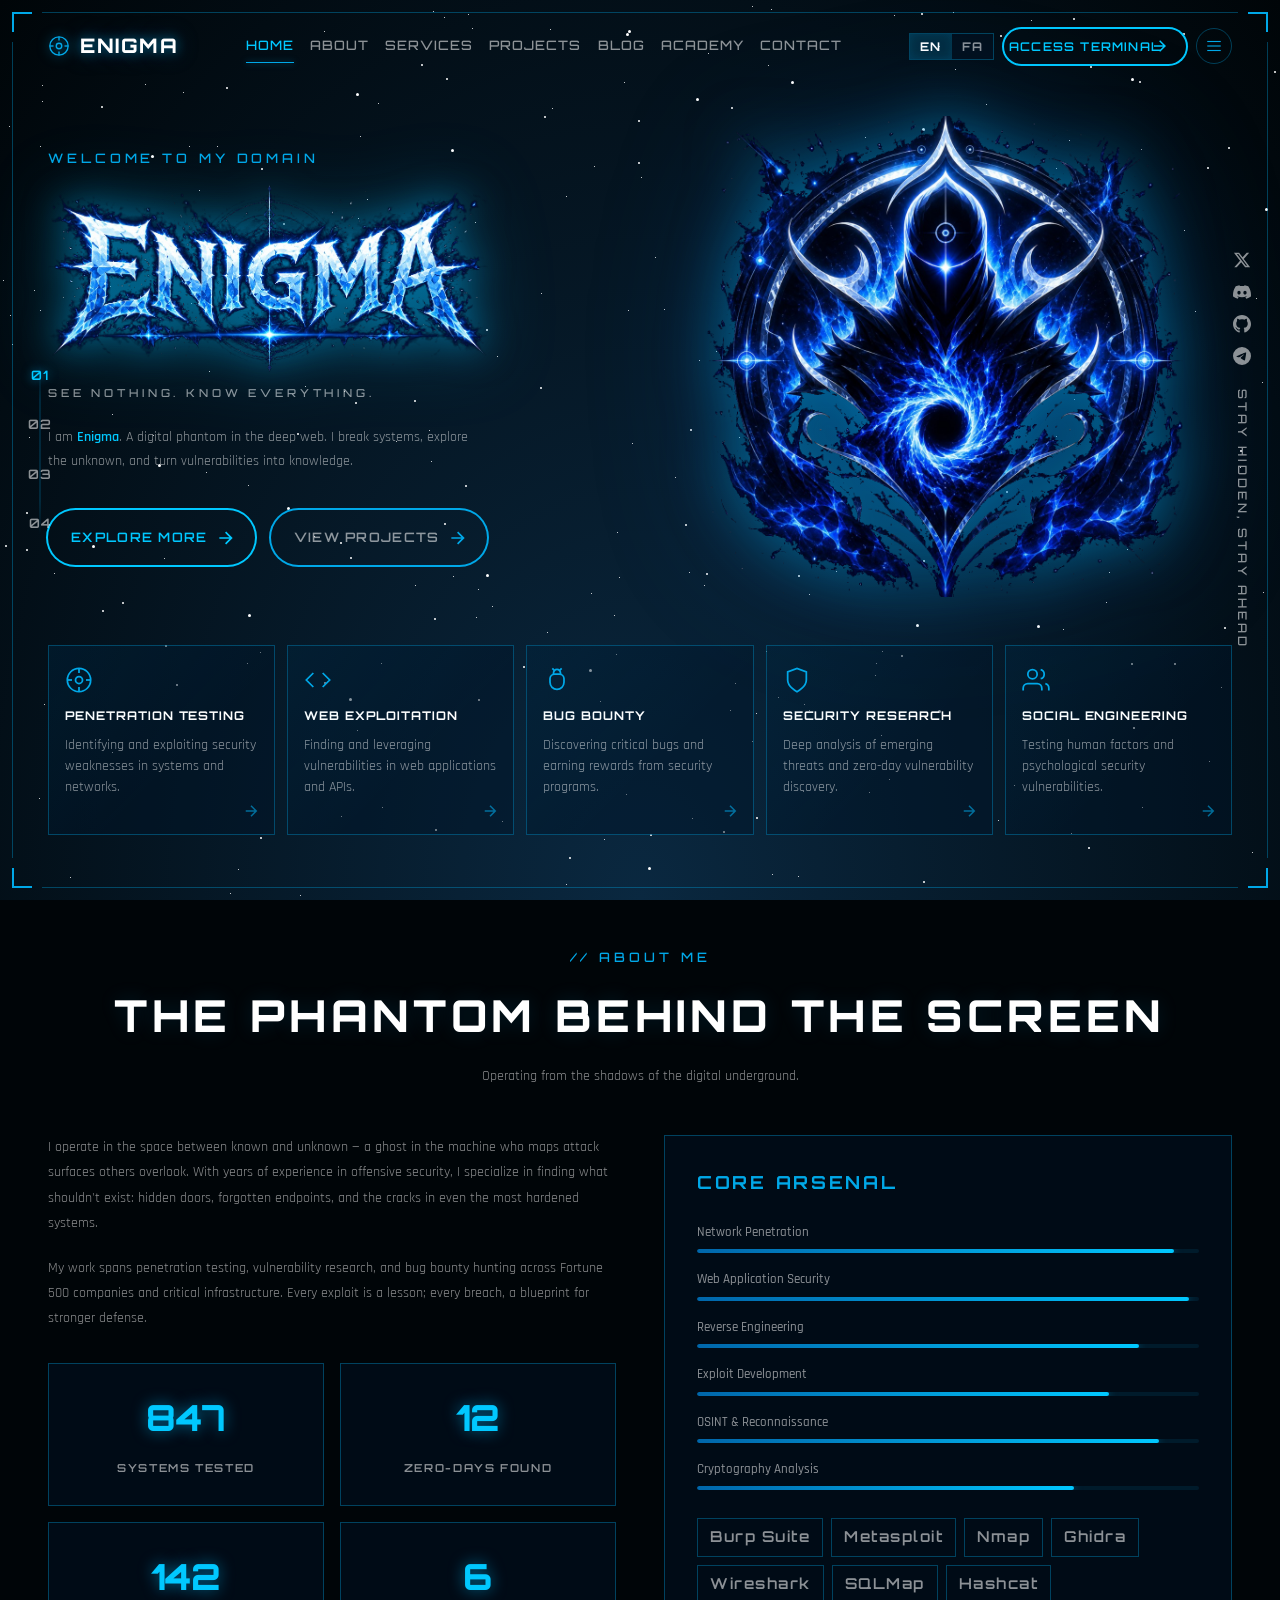
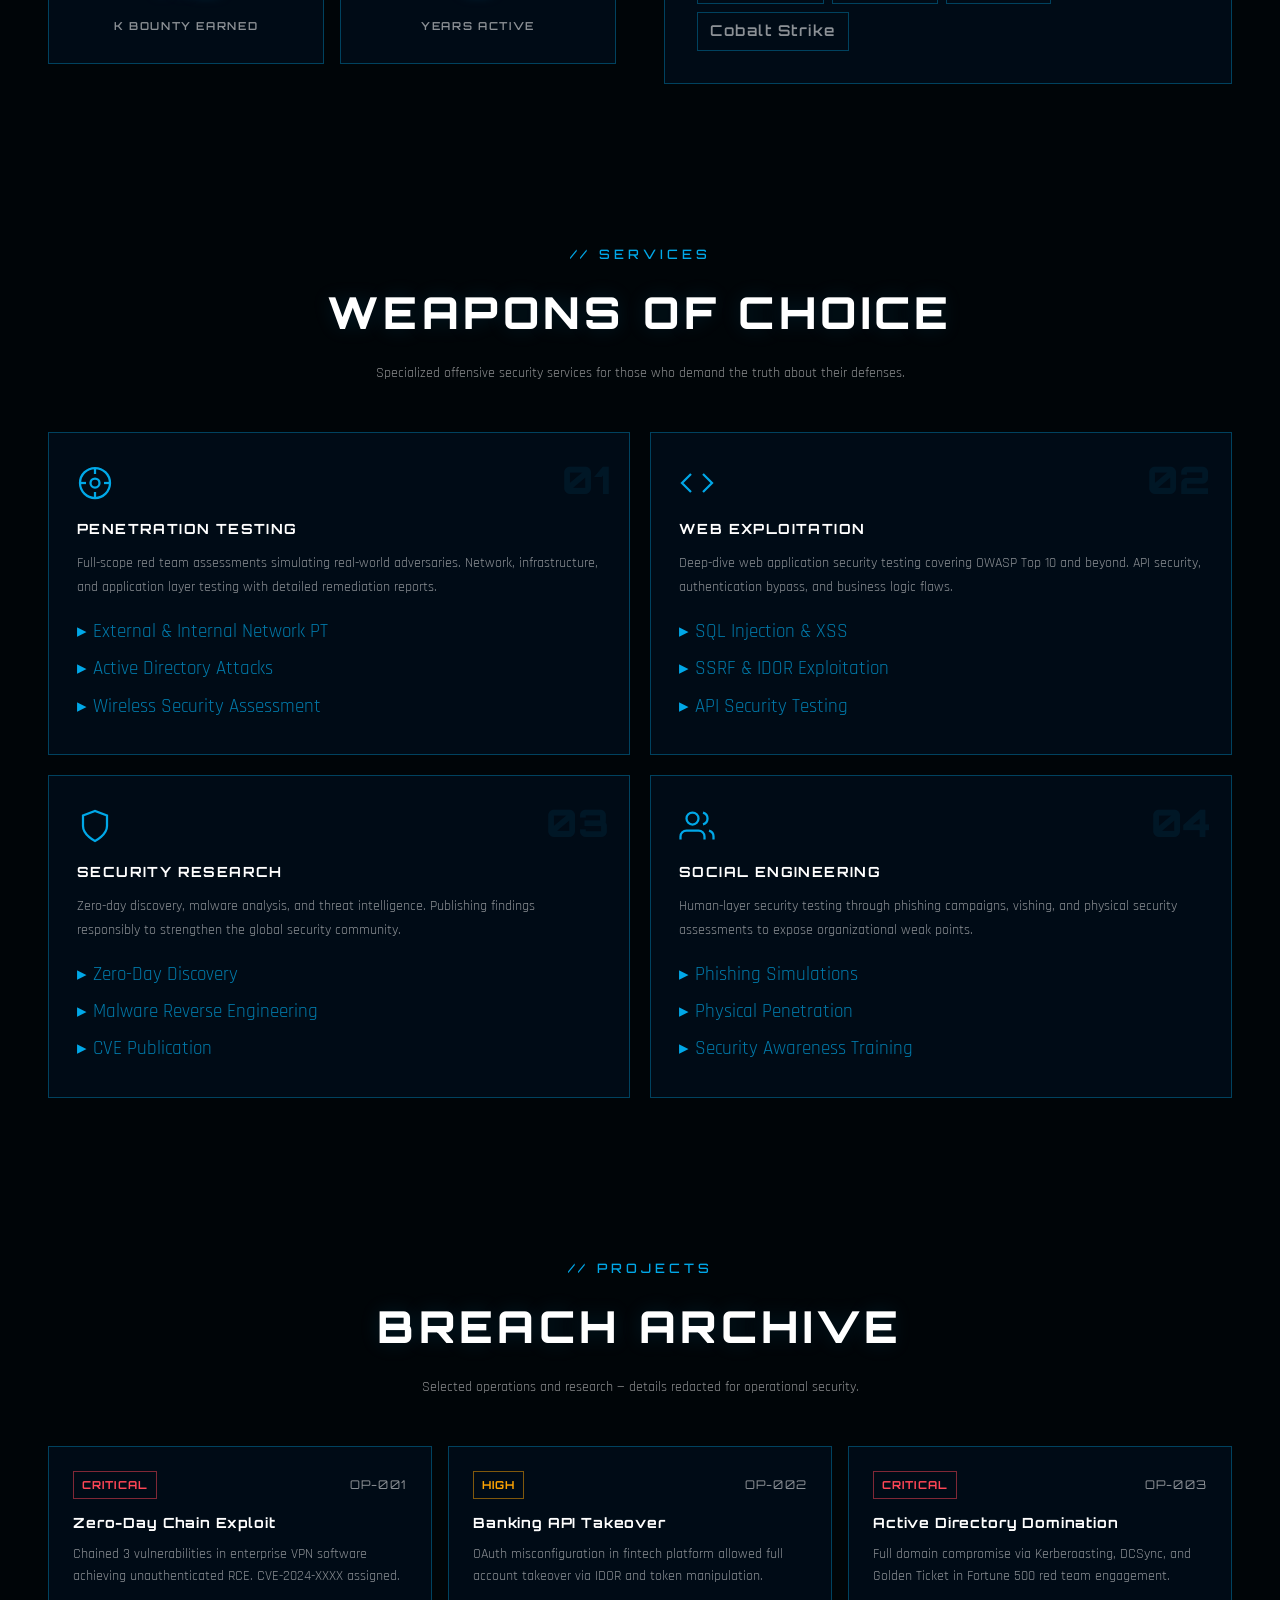
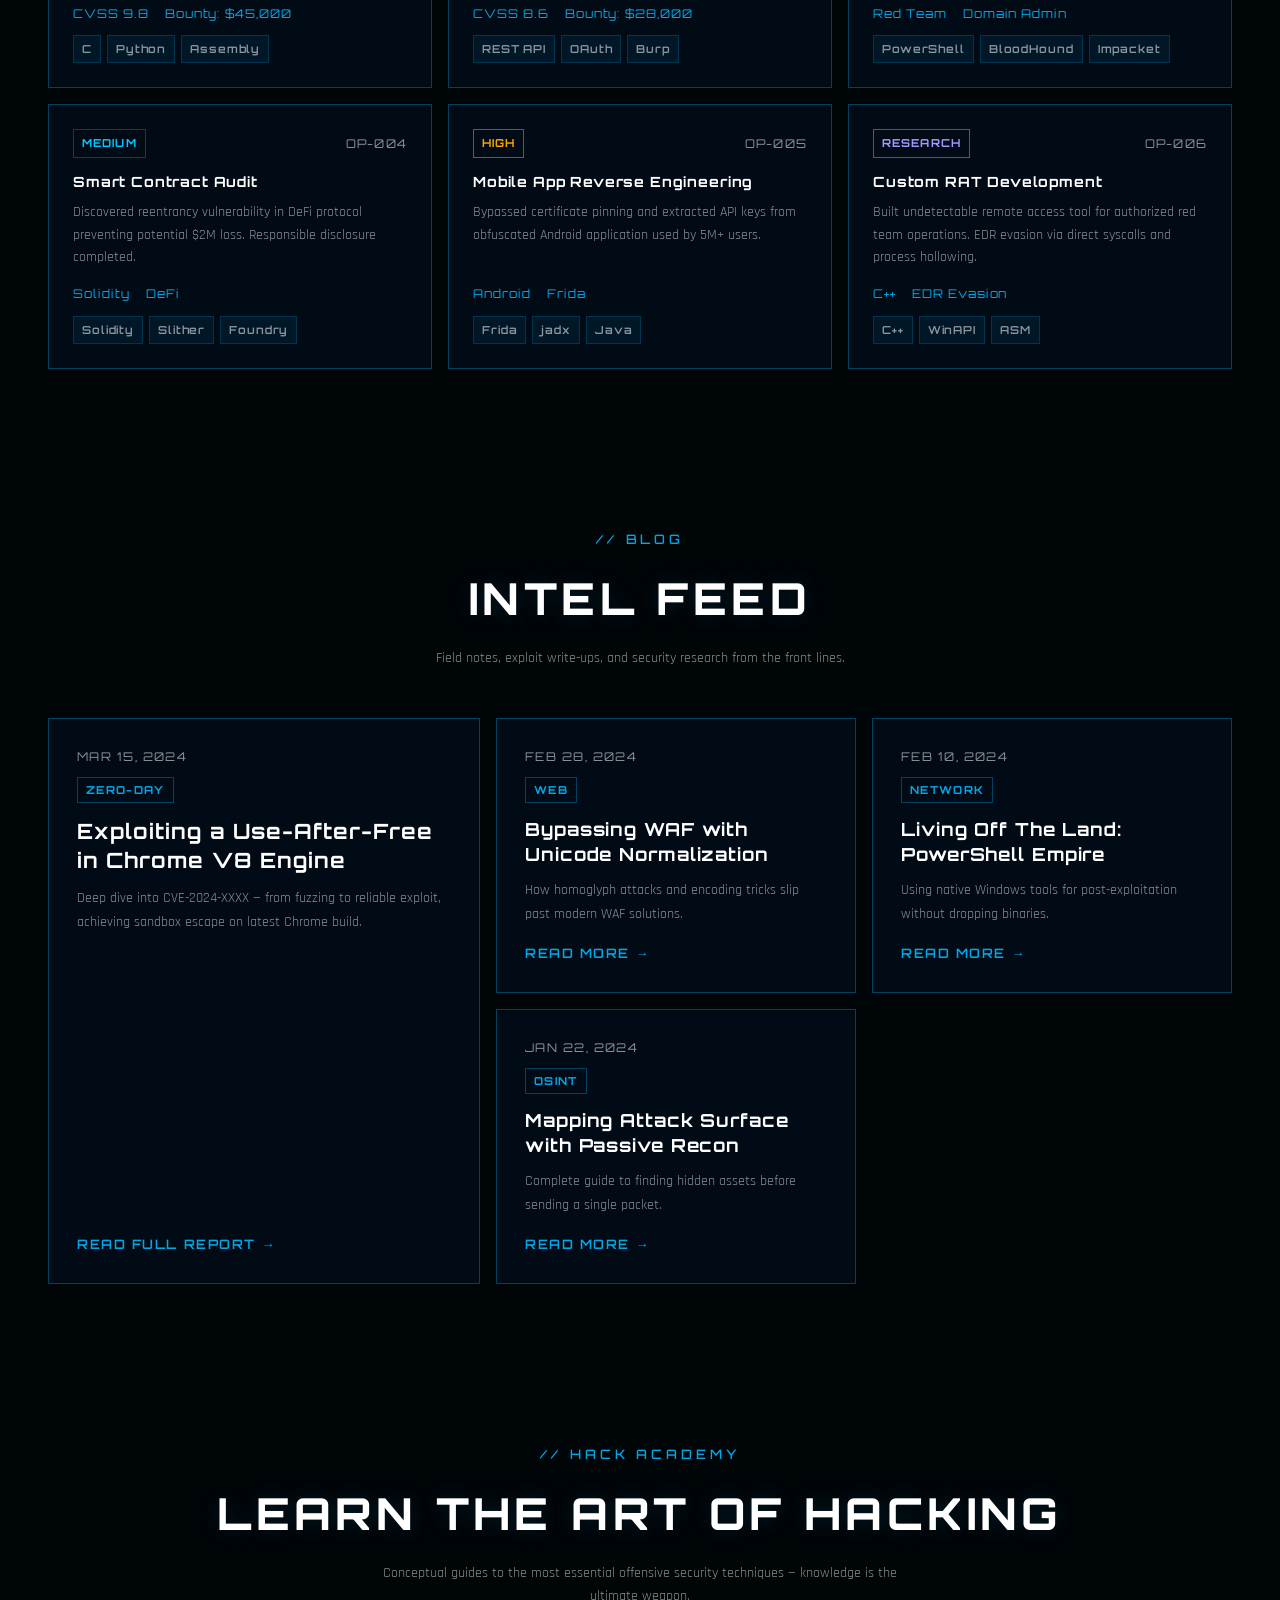
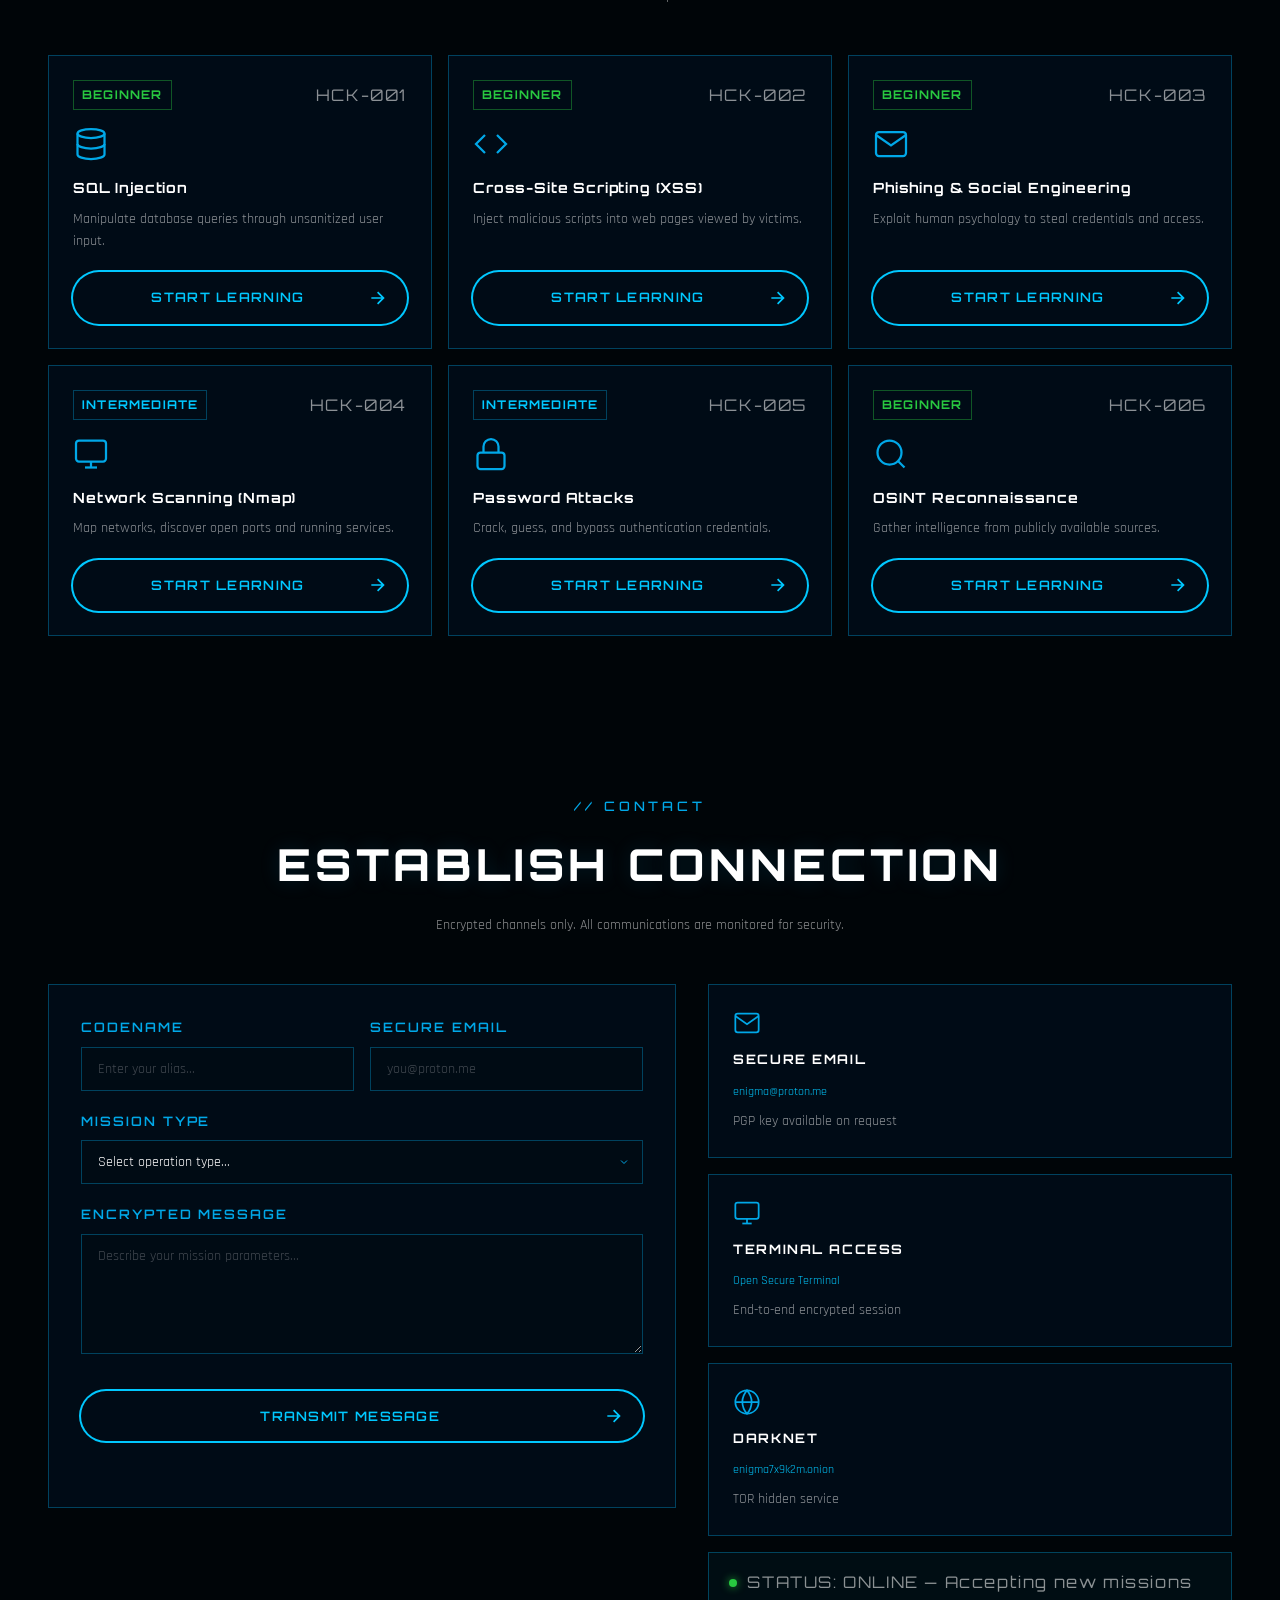
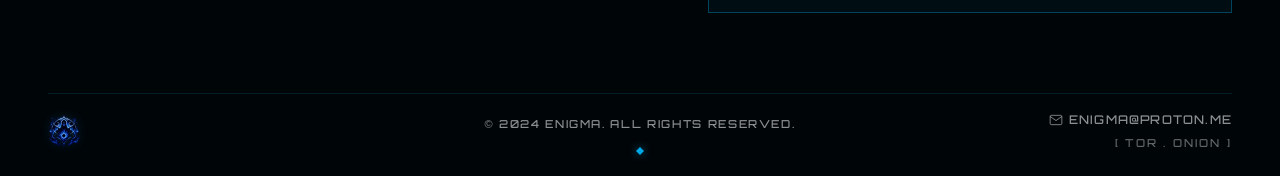
==== commit ed69dfaa: "tow" ====
--- a/index.html
+++ b/index.html
@@ -8,8 +8,11 @@
   <link rel="preconnect" href="https://fonts.gstatic.com" crossorigin>
   <link href="https://fonts.googleapis.com/css2?family=Orbitron:wght@400;500;600;700;800;900&family=Rajdhani:wght@300;400;500;600;700&display=swap" rel="stylesheet">
   <link rel="stylesheet" href="css/style.css">
+  <link rel="stylesheet" href="css/stars-bg.css">
+  <link rel="stylesheet" href="css/loader.css">
 </head>
 <body>
+  <script src="js/loader.js"></script>
   <!-- HUD Frame -->
   <div class="hud-frame">
     <div class="hud-corner hud-corner--tl"></div>
@@ -119,9 +122,13 @@
           <button class="lang-switch__btn" data-lang="fa" aria-label="فارسی">FA</button>
         </div>
         <button class="btn-terminal" id="terminalOpen">
-          <span data-i18n="header.terminal">ACCESS TERMINAL</span>
-          <svg class="btn-terminal__arrow" viewBox="0 0 24 24" fill="none" stroke="currentColor" stroke-width="2">
-            <path d="M7 17L17 7M17 7H7M17 7V17"/>
+          <svg viewBox="0 0 24 24" class="arr-2" xmlns="http://www.w3.org/2000/svg" aria-hidden="true">
+            <path d="M16.1716 10.9999L10.8076 5.63589L12.2218 4.22168L20 11.9999L12.2218 19.778L10.8076 18.3638L16.1716 12.9999H4V10.9999H16.1716Z"/>
+          </svg>
+          <span class="text" data-i18n="header.terminal">ACCESS TERMINAL</span>
+          <span class="circle" aria-hidden="true"></span>
+          <svg viewBox="0 0 24 24" class="arr-1" xmlns="http://www.w3.org/2000/svg" aria-hidden="true">
+            <path d="M16.1716 10.9999L10.8076 5.63589L12.2218 4.22168L20 11.9999L12.2218 19.778L10.8076 18.3638L16.1716 12.9999H4V10.9999H16.1716Z"/>
           </svg>
         </button>
         <button class="btn-icon btn-menu" id="menuToggle" data-i18n-aria="header.menu" aria-label="Open menu">
@@ -139,7 +146,7 @@
       <section id="home" class="hero section">
         <div class="hero__content">
           <p class="hero__welcome" data-i18n="hero.welcome">WELCOME TO MY DOMAIN</p>
-          <h1 class="hero__title">ENIGMA</h1>
+          <img src="assets/enigma-title.png" alt="ENIGMA" class="hero__title-logo" width="520" height="260">
           <p class="hero__tagline" data-i18n="hero.tagline">SEE NOTHING. KNOW EVERYTHING.</p>
           <p class="hero__desc" data-i18n-html="hero.desc">
             I am <span class="highlight">Enigma</span>. A digital phantom in the deep web.
@@ -147,17 +154,24 @@
           </p>
           <div class="hero__buttons">
             <a href="#about" class="btn btn--primary">
-              <span data-i18n="hero.explore">EXPLORE MORE</span>
-              <svg viewBox="0 0 24 24" fill="none" stroke="currentColor" stroke-width="2">
-                <path d="M7 17L17 7M17 7H7M17 7V17"/>
+              <svg viewBox="0 0 24 24" class="arr-2" xmlns="http://www.w3.org/2000/svg" aria-hidden="true">
+                <path d="M16.1716 10.9999L10.8076 5.63589L12.2218 4.22168L20 11.9999L12.2218 19.778L10.8076 18.3638L16.1716 12.9999H4V10.9999H16.1716Z"/>
+              </svg>
+              <span class="text" data-i18n="hero.explore">EXPLORE MORE</span>
+              <span class="circle" aria-hidden="true"></span>
+              <svg viewBox="0 0 24 24" class="arr-1" xmlns="http://www.w3.org/2000/svg" aria-hidden="true">
+                <path d="M16.1716 10.9999L10.8076 5.63589L12.2218 4.22168L20 11.9999L12.2218 19.778L10.8076 18.3638L16.1716 12.9999H4V10.9999H16.1716Z"/>
               </svg>
             </a>
             <a href="#projects" class="btn btn--outline">
-              <svg viewBox="0 0 24 24" fill="none" stroke="currentColor" stroke-width="1.5">
-                <path d="M1 12s4-8 11-8 11 8 11 8-4 8-11 8-11-8-11-8z"/>
-                <circle cx="12" cy="12" r="3"/>
-              </svg>
-              <span data-i18n="hero.projects">VIEW PROJECTS</span>
+              <svg viewBox="0 0 24 24" class="arr-2" xmlns="http://www.w3.org/2000/svg" aria-hidden="true">
+                <path d="M16.1716 10.9999L10.8076 5.63589L12.2218 4.22168L20 11.9999L12.2218 19.778L10.8076 18.3638L16.1716 12.9999H4V10.9999H16.1716Z"/>
+              </svg>
+              <span class="text" data-i18n="hero.projects">VIEW PROJECTS</span>
+              <span class="circle" aria-hidden="true"></span>
+              <svg viewBox="0 0 24 24" class="arr-1" xmlns="http://www.w3.org/2000/svg" aria-hidden="true">
+                <path d="M16.1716 10.9999L10.8076 5.63589L12.2218 4.22168L20 11.9999L12.2218 19.778L10.8076 18.3638L16.1716 12.9999H4V10.9999H16.1716Z"/>
+              </svg>
             </a>
           </div>
         </div>
@@ -527,8 +541,14 @@
             <h3 class="hack-card__title" data-i18n="hacks.h1.title">SQL Injection</h3>
             <p class="hack-card__desc" data-i18n="hacks.h1.desc">Manipulate database queries through unsanitized user input.</p>
             <a href="tutorials/sql-injection.html" class="btn btn--primary hack-card__btn">
-              <span data-i18n="hacks.learnBtn">START LEARNING</span>
-              <svg viewBox="0 0 24 24" fill="none" stroke="currentColor" stroke-width="2"><path d="M5 12h14M12 5l7 7-7 7"/></svg>
+              <svg viewBox="0 0 24 24" class="arr-2" xmlns="http://www.w3.org/2000/svg" aria-hidden="true">
+                <path d="M16.1716 10.9999L10.8076 5.63589L12.2218 4.22168L20 11.9999L12.2218 19.778L10.8076 18.3638L16.1716 12.9999H4V10.9999H16.1716Z"/>
+              </svg>
+              <span class="text" data-i18n="hacks.learnBtn">START LEARNING</span>
+              <span class="circle" aria-hidden="true"></span>
+              <svg viewBox="0 0 24 24" class="arr-1" xmlns="http://www.w3.org/2000/svg" aria-hidden="true">
+                <path d="M16.1716 10.9999L10.8076 5.63589L12.2218 4.22168L20 11.9999L12.2218 19.778L10.8076 18.3638L16.1716 12.9999H4V10.9999H16.1716Z"/>
+              </svg>
             </a>
           </article>
           <article class="hack-card">
@@ -544,8 +564,14 @@
             <h3 class="hack-card__title" data-i18n="hacks.h2.title">Cross-Site Scripting (XSS)</h3>
             <p class="hack-card__desc" data-i18n="hacks.h2.desc">Inject malicious scripts into web pages viewed by victims.</p>
             <a href="tutorials/xss.html" class="btn btn--primary hack-card__btn">
-              <span data-i18n="hacks.learnBtn">START LEARNING</span>
-              <svg viewBox="0 0 24 24" fill="none" stroke="currentColor" stroke-width="2"><path d="M5 12h14M12 5l7 7-7 7"/></svg>
+              <svg viewBox="0 0 24 24" class="arr-2" xmlns="http://www.w3.org/2000/svg" aria-hidden="true">
+                <path d="M16.1716 10.9999L10.8076 5.63589L12.2218 4.22168L20 11.9999L12.2218 19.778L10.8076 18.3638L16.1716 12.9999H4V10.9999H16.1716Z"/>
+              </svg>
+              <span class="text" data-i18n="hacks.learnBtn">START LEARNING</span>
+              <span class="circle" aria-hidden="true"></span>
+              <svg viewBox="0 0 24 24" class="arr-1" xmlns="http://www.w3.org/2000/svg" aria-hidden="true">
+                <path d="M16.1716 10.9999L10.8076 5.63589L12.2218 4.22168L20 11.9999L12.2218 19.778L10.8076 18.3638L16.1716 12.9999H4V10.9999H16.1716Z"/>
+              </svg>
             </a>
           </article>
           <article class="hack-card">
@@ -562,8 +588,14 @@
             <h3 class="hack-card__title" data-i18n="hacks.h3.title">Phishing & Social Engineering</h3>
             <p class="hack-card__desc" data-i18n="hacks.h3.desc">Exploit human psychology to steal credentials and access.</p>
             <a href="tutorials/phishing.html" class="btn btn--primary hack-card__btn">
-              <span data-i18n="hacks.learnBtn">START LEARNING</span>
-              <svg viewBox="0 0 24 24" fill="none" stroke="currentColor" stroke-width="2"><path d="M5 12h14M12 5l7 7-7 7"/></svg>
+              <svg viewBox="0 0 24 24" class="arr-2" xmlns="http://www.w3.org/2000/svg" aria-hidden="true">
+                <path d="M16.1716 10.9999L10.8076 5.63589L12.2218 4.22168L20 11.9999L12.2218 19.778L10.8076 18.3638L16.1716 12.9999H4V10.9999H16.1716Z"/>
+              </svg>
+              <span class="text" data-i18n="hacks.learnBtn">START LEARNING</span>
+              <span class="circle" aria-hidden="true"></span>
+              <svg viewBox="0 0 24 24" class="arr-1" xmlns="http://www.w3.org/2000/svg" aria-hidden="true">
+                <path d="M16.1716 10.9999L10.8076 5.63589L12.2218 4.22168L20 11.9999L12.2218 19.778L10.8076 18.3638L16.1716 12.9999H4V10.9999H16.1716Z"/>
+              </svg>
             </a>
           </article>
           <article class="hack-card">
@@ -580,8 +612,14 @@
             <h3 class="hack-card__title" data-i18n="hacks.h4.title">Network Scanning (Nmap)</h3>
             <p class="hack-card__desc" data-i18n="hacks.h4.desc">Map networks, discover open ports and running services.</p>
             <a href="tutorials/nmap.html" class="btn btn--primary hack-card__btn">
-              <span data-i18n="hacks.learnBtn">START LEARNING</span>
-              <svg viewBox="0 0 24 24" fill="none" stroke="currentColor" stroke-width="2"><path d="M5 12h14M12 5l7 7-7 7"/></svg>
+              <svg viewBox="0 0 24 24" class="arr-2" xmlns="http://www.w3.org/2000/svg" aria-hidden="true">
+                <path d="M16.1716 10.9999L10.8076 5.63589L12.2218 4.22168L20 11.9999L12.2218 19.778L10.8076 18.3638L16.1716 12.9999H4V10.9999H16.1716Z"/>
+              </svg>
+              <span class="text" data-i18n="hacks.learnBtn">START LEARNING</span>
+              <span class="circle" aria-hidden="true"></span>
+              <svg viewBox="0 0 24 24" class="arr-1" xmlns="http://www.w3.org/2000/svg" aria-hidden="true">
+                <path d="M16.1716 10.9999L10.8076 5.63589L12.2218 4.22168L20 11.9999L12.2218 19.778L10.8076 18.3638L16.1716 12.9999H4V10.9999H16.1716Z"/>
+              </svg>
             </a>
           </article>
           <article class="hack-card">
@@ -598,8 +636,14 @@
             <h3 class="hack-card__title" data-i18n="hacks.h5.title">Password Attacks</h3>
             <p class="hack-card__desc" data-i18n="hacks.h5.desc">Crack, guess, and bypass authentication credentials.</p>
             <a href="tutorials/password.html" class="btn btn--primary hack-card__btn">
-              <span data-i18n="hacks.learnBtn">START LEARNING</span>
-              <svg viewBox="0 0 24 24" fill="none" stroke="currentColor" stroke-width="2"><path d="M5 12h14M12 5l7 7-7 7"/></svg>
+              <svg viewBox="0 0 24 24" class="arr-2" xmlns="http://www.w3.org/2000/svg" aria-hidden="true">
+                <path d="M16.1716 10.9999L10.8076 5.63589L12.2218 4.22168L20 11.9999L12.2218 19.778L10.8076 18.3638L16.1716 12.9999H4V10.9999H16.1716Z"/>
+              </svg>
+              <span class="text" data-i18n="hacks.learnBtn">START LEARNING</span>
+              <span class="circle" aria-hidden="true"></span>
+              <svg viewBox="0 0 24 24" class="arr-1" xmlns="http://www.w3.org/2000/svg" aria-hidden="true">
+                <path d="M16.1716 10.9999L10.8076 5.63589L12.2218 4.22168L20 11.9999L12.2218 19.778L10.8076 18.3638L16.1716 12.9999H4V10.9999H16.1716Z"/>
+              </svg>
             </a>
           </article>
           <article class="hack-card">
@@ -615,8 +659,14 @@
             <h3 class="hack-card__title" data-i18n="hacks.h6.title">OSINT Reconnaissance</h3>
             <p class="hack-card__desc" data-i18n="hacks.h6.desc">Gather intelligence from publicly available sources.</p>
             <a href="tutorials/osint.html" class="btn btn--primary hack-card__btn">
-              <span data-i18n="hacks.learnBtn">START LEARNING</span>
-              <svg viewBox="0 0 24 24" fill="none" stroke="currentColor" stroke-width="2"><path d="M5 12h14M12 5l7 7-7 7"/></svg>
+              <svg viewBox="0 0 24 24" class="arr-2" xmlns="http://www.w3.org/2000/svg" aria-hidden="true">
+                <path d="M16.1716 10.9999L10.8076 5.63589L12.2218 4.22168L20 11.9999L12.2218 19.778L10.8076 18.3638L16.1716 12.9999H4V10.9999H16.1716Z"/>
+              </svg>
+              <span class="text" data-i18n="hacks.learnBtn">START LEARNING</span>
+              <span class="circle" aria-hidden="true"></span>
+              <svg viewBox="0 0 24 24" class="arr-1" xmlns="http://www.w3.org/2000/svg" aria-hidden="true">
+                <path d="M16.1716 10.9999L10.8076 5.63589L12.2218 4.22168L20 11.9999L12.2218 19.778L10.8076 18.3638L16.1716 12.9999H4V10.9999H16.1716Z"/>
+              </svg>
             </a>
           </article>
         </div>
@@ -657,9 +707,13 @@
               <textarea id="message" name="message" rows="5" data-i18n-placeholder="contact.messagePlaceholder" placeholder="Describe your mission parameters..." required></textarea>
             </div>
             <button type="submit" class="btn btn--primary contact-form__submit">
-              <span data-i18n="contact.submit">TRANSMIT MESSAGE</span>
-              <svg viewBox="0 0 24 24" fill="none" stroke="currentColor" stroke-width="2">
-                <path d="M22 2L11 13"/><path d="M22 2L15 22L11 13L2 9L22 2Z"/>
+              <svg viewBox="0 0 24 24" class="arr-2" xmlns="http://www.w3.org/2000/svg" aria-hidden="true">
+                <path d="M16.1716 10.9999L10.8076 5.63589L12.2218 4.22168L20 11.9999L12.2218 19.778L10.8076 18.3638L16.1716 12.9999H4V10.9999H16.1716Z"/>
+              </svg>
+              <span class="text" data-i18n="contact.submit">TRANSMIT MESSAGE</span>
+              <span class="circle" aria-hidden="true"></span>
+              <svg viewBox="0 0 24 24" class="arr-1" xmlns="http://www.w3.org/2000/svg" aria-hidden="true">
+                <path d="M16.1716 10.9999L10.8076 5.63589L12.2218 4.22168L20 11.9999L12.2218 19.778L10.8076 18.3638L16.1716 12.9999H4V10.9999H16.1716Z"/>
               </svg>
             </button>
             <p class="contact-form__status" id="formStatus"></p>
--- a/css/style.css
+++ b/css/style.css
@@ -18,14 +18,24 @@
   --text-dim: rgba(255, 255, 255, 0.55);
   --text-muted: rgba(0, 168, 232, 0.7);
   --border: rgba(0, 168, 232, 0.35);
+  --btn-accent: var(--blue-bright);
+  --btn-hover-fg: var(--bg-deep);
+  --star-color: #ffffff;
   --font-display: 'Orbitron', sans-serif;
   --font-body: 'Rajdhani', sans-serif;
-  --font-fa: 'Far', Tahoma, sans-serif;
+  --font-fa: 'Dana FaNum', Tahoma, sans-serif;
+}
+
+html[data-theme="light"] {
+  --btn-hover-fg: #ffffff;
+  --star-color: #0066aa;
 }
 
 @font-face {
-  font-family: 'Far';
-  src: url('../fonts/Far_Bold.ttf') format('truetype');
+  font-family: 'Dana FaNum';
+  src: url('../fonts/Dana-FaNum-Bold.woff2') format('woff2'),
+       url('../fonts/Dana-FaNum-Bold.woff') format('woff'),
+       url('../fonts/Dana-FaNum-Bold.ttf') format('truetype');
   font-weight: 700;
   font-style: normal;
   font-display: swap;
@@ -46,169 +56,6 @@
   position: relative;
 }
 
-/* ===== Animated Cyber Background ===== */
-.cyber-bg {
-  position: fixed;
-  inset: 0;
-  z-index: 0;
-  overflow: hidden;
-  pointer-events: none;
-  background:
-    radial-gradient(ellipse 120% 80% at 50% 0%, rgba(0, 40, 80, 0.35) 0%, transparent 55%),
-    radial-gradient(ellipse 60% 50% at 85% 70%, rgba(0, 100, 180, 0.12) 0%, transparent 50%),
-    radial-gradient(ellipse 50% 40% at 10% 60%, rgba(0, 60, 120, 0.1) 0%, transparent 45%),
-    linear-gradient(180deg, var(--bg-deep) 0%, var(--bg) 40%, #010a14 100%);
-}
-
-.cyber-bg__canvas {
-  position: absolute;
-  inset: 0;
-  width: 100%;
-  height: 100%;
-  opacity: 0.85;
-}
-
-.cyber-bg__grid {
-  position: absolute;
-  inset: -50% -50%;
-  width: 200%;
-  height: 200%;
-  background-image:
-    linear-gradient(rgba(0, 168, 232, 0.07) 1px, transparent 1px),
-    linear-gradient(90deg, rgba(0, 168, 232, 0.07) 1px, transparent 1px);
-  background-size: 60px 60px;
-  transform: perspective(500px) rotateX(60deg);
-  transform-origin: center top;
-  animation: gridDrift 20s linear infinite;
-  mask-image: radial-gradient(ellipse 70% 60% at 50% 40%, black 20%, transparent 70%);
-  -webkit-mask-image: radial-gradient(ellipse 70% 60% at 50% 40%, black 20%, transparent 70%);
-}
-
-@keyframes gridDrift {
-  0%   { transform: perspective(500px) rotateX(60deg) translateY(0); }
-  100% { transform: perspective(500px) rotateX(60deg) translateY(60px); }
-}
-
-.cyber-bg__hex {
-  position: absolute;
-  inset: 0;
-  opacity: 0.04;
-  background-image: url("data:image/svg+xml,%3Csvg xmlns='http://www.w3.org/2000/svg' width='56' height='100' viewBox='0 0 56 100'%3E%3Cpath d='M28 0L56 16v32L28 64 0 48V16z M28 36l28 16v32L28 100 0 84V52z' fill='none' stroke='%2300c8ff' stroke-width='0.5'/%3E%3C/svg%3E");
-  background-size: 56px 100px;
-  animation: hexShift 30s linear infinite;
-}
-
-@keyframes hexShift {
-  0%   { background-position: 0 0; }
-  100% { background-position: 56px 100px; }
-}
-
-.cyber-bg__scanline {
-  position: absolute;
-  inset: 0;
-  background: repeating-linear-gradient(
-    0deg,
-    transparent,
-    transparent 2px,
-    rgba(0, 0, 0, 0.12) 2px,
-    rgba(0, 0, 0, 0.12) 4px
-  );
-  pointer-events: none;
-}
-
-.cyber-bg__scanline::after {
-  content: '';
-  position: absolute;
-  left: 0;
-  right: 0;
-  height: 120px;
-  background: linear-gradient(
-    180deg,
-    transparent 0%,
-    rgba(0, 200, 255, 0.04) 50%,
-    transparent 100%
-  );
-  animation: scanMove 8s ease-in-out infinite;
-}
-
-@keyframes scanMove {
-  0%   { top: -120px; opacity: 0; }
-  10%  { opacity: 1; }
-  90%  { opacity: 1; }
-  100% { top: 100%; opacity: 0; }
-}
-
-.cyber-bg__vignette {
-  position: absolute;
-  inset: 0;
-  background: radial-gradient(ellipse at center, transparent 40%, rgba(0, 0, 0, 0.65) 100%);
-}
-
-.cyber-bg__orb {
-  position: absolute;
-  border-radius: 50%;
-  filter: blur(80px);
-  animation: orbFloat 12s ease-in-out infinite;
-}
-
-.cyber-bg__orb--1 {
-  width: 400px;
-  height: 400px;
-  background: rgba(0, 120, 200, 0.18);
-  top: 10%;
-  right: 15%;
-  animation-delay: 0s;
-}
-
-.cyber-bg__orb--2 {
-  width: 300px;
-  height: 300px;
-  background: rgba(0, 80, 160, 0.15);
-  bottom: 20%;
-  left: 10%;
-  animation-delay: -4s;
-}
-
-.cyber-bg__orb--3 {
-  width: 250px;
-  height: 250px;
-  background: rgba(0, 200, 255, 0.08);
-  top: 50%;
-  left: 50%;
-  transform: translate(-50%, -50%);
-  animation-delay: -8s;
-}
-
-@keyframes orbFloat {
-  0%, 100% { transform: translate(0, 0) scale(1); opacity: 0.7; }
-  33%       { transform: translate(30px, -20px) scale(1.08); opacity: 1; }
-  66%       { transform: translate(-20px, 25px) scale(0.95); opacity: 0.8; }
-}
-
-.cyber-bg__orb--3 {
-  animation-name: orbPulse;
-}
-
-@keyframes orbPulse {
-  0%, 100% { transform: translate(-50%, -50%) scale(1); opacity: 0.5; }
-  50%       { transform: translate(-50%, -50%) scale(1.2); opacity: 0.9; }
-}
-
-@media (prefers-reduced-motion: reduce) {
-  .cyber-bg__grid,
-  .cyber-bg__hex,
-  .cyber-bg__scanline::after,
-  .cyber-bg__orb {
-    animation: none;
-  }
-}
-
-@media (max-width: 768px) {
-  .cyber-bg__orb--1 { width: 250px; height: 250px; }
-  .cyber-bg__orb--2 { width: 200px; height: 200px; }
-  .cyber-bg__grid { opacity: 0.6; }
-}
-
 a {
   text-decoration: none;
   color: inherit;
@@ -707,29 +554,92 @@
 }
 
 .btn-terminal {
+  position: relative;
   display: flex;
   align-items: center;
-  gap: 8px;
-  padding: 8px 16px;
-  border: 1px solid var(--border);
-  background: rgba(0, 30, 60, 0.5);
-  font-family: var(--font-display);
-  font-size: 16px;
+  gap: 4px;
+  padding: 10px 28px;
+  border: 3px solid transparent;
+  border-radius: 100px;
+  background-color: transparent;
+  font-family: var(--font-display);
+  font-size: 14px;
   font-weight: 600;
-  letter-spacing: 0.12em;
-  color: var(--blue-bright);
-  transition: border-color 0.3s, box-shadow 0.3s, background 0.3s;
+  letter-spacing: 0.1em;
+  color: var(--btn-accent);
+  box-shadow: 0 0 0 2px var(--btn-accent);
+  cursor: pointer;
+  overflow: hidden;
+  transition: all 0.6s cubic-bezier(0.23, 1, 0.32, 1);
+}
+
+.btn-terminal svg {
+  position: absolute;
+  width: 18px;
+  fill: var(--btn-accent);
+  z-index: 9;
+  transition: all 0.8s cubic-bezier(0.23, 1, 0.32, 1);
+}
+
+.btn-terminal .arr-1 {
+  right: 14px;
+}
+
+.btn-terminal .arr-2 {
+  left: -25%;
+}
+
+.btn-terminal .circle {
+  position: absolute;
+  top: 50%;
+  left: 50%;
+  transform: translate(-50%, -50%);
+  width: 20px;
+  height: 20px;
+  background-color: var(--btn-accent);
+  border-radius: 50%;
+  opacity: 0;
+  transition: all 0.8s cubic-bezier(0.23, 1, 0.32, 1);
+}
+
+.btn-terminal .text {
+  position: relative;
+  z-index: 1;
+  transform: translateX(-10px);
+  transition: all 0.8s cubic-bezier(0.23, 1, 0.32, 1);
 }
 
 .btn-terminal:hover {
-  border-color: var(--blue);
-  box-shadow: 0 0 15px var(--blue-glow-soft);
-  background: rgba(0, 40, 80, 0.6);
-}
-
-.btn-terminal__arrow {
-  width: 14px;
-  height: 14px;
+  box-shadow: 0 0 0 10px transparent;
+  color: var(--btn-hover-fg);
+  border-radius: 12px;
+}
+
+.btn-terminal:hover .arr-1 {
+  right: -25%;
+}
+
+.btn-terminal:hover .arr-2 {
+  left: 14px;
+}
+
+.btn-terminal:hover .text {
+  transform: translateX(10px);
+}
+
+.btn-terminal:hover svg {
+  fill: var(--btn-hover-fg);
+}
+
+.btn-terminal:active {
+  scale: 0.95;
+  box-shadow: 0 0 0 3px var(--btn-accent);
+}
+
+.btn-terminal:hover .circle {
+  width: 220px;
+  height: 220px;
+  opacity: 1;
 }
 
 .btn-icon {
@@ -775,6 +685,33 @@
   letter-spacing: 0.3em;
   color: var(--blue);
   margin-bottom: 16px;
+}
+
+.hero__title-logo {
+  display: block;
+  width: min(100%, 520px);
+  height: auto;
+  margin: 0 0 12px;
+  background: transparent;
+  object-fit: contain;
+  object-position: left center;
+  filter:
+    drop-shadow(0 0 18px rgba(0, 168, 232, 0.55))
+    drop-shadow(0 0 36px rgba(0, 168, 232, 0.35));
+  animation: titleLogoGlow 3s ease-in-out infinite alternate;
+}
+
+@keyframes titleLogoGlow {
+  from {
+    filter:
+      drop-shadow(0 0 14px rgba(0, 168, 232, 0.45))
+      drop-shadow(0 0 28px rgba(0, 168, 232, 0.25));
+  }
+  to {
+    filter:
+      drop-shadow(0 0 22px rgba(0, 168, 232, 0.65))
+      drop-shadow(0 0 44px rgba(0, 168, 232, 0.4));
+  }
 }
 
 .hero__title {
@@ -828,44 +765,107 @@
 }
 
 .btn {
+  position: relative;
   display: inline-flex;
   align-items: center;
-  gap: 10px;
-  padding: 12px 24px;
-  font-family: var(--font-display);
-  font-size: 17px;
+  gap: 4px;
+  padding: 14px 32px;
+  border: 3px solid transparent;
+  border-radius: 100px;
+  background-color: transparent;
+  font-family: var(--font-display);
+  font-size: 15px;
   font-weight: 600;
-  letter-spacing: 0.12em;
-  transition: transform 0.2s, box-shadow 0.3s;
+  letter-spacing: 0.1em;
+  color: var(--btn-accent);
+  box-shadow: 0 0 0 2px var(--btn-accent);
+  cursor: pointer;
+  overflow: hidden;
+  transition: all 0.6s cubic-bezier(0.23, 1, 0.32, 1);
+  text-decoration: none;
 }
 
 .btn svg {
-  width: 16px;
-  height: 16px;
+  position: absolute;
+  width: 20px;
+  fill: var(--btn-accent);
+  z-index: 9;
+  transition: all 0.8s cubic-bezier(0.23, 1, 0.32, 1);
+}
+
+.btn .arr-1 {
+  right: 16px;
+}
+
+.btn .arr-2 {
+  left: -25%;
+}
+
+.btn .circle {
+  position: absolute;
+  top: 50%;
+  left: 50%;
+  transform: translate(-50%, -50%);
+  width: 20px;
+  height: 20px;
+  background-color: var(--btn-accent);
+  border-radius: 50%;
+  opacity: 0;
+  transition: all 0.8s cubic-bezier(0.23, 1, 0.32, 1);
+}
+
+.btn .text {
+  position: relative;
+  z-index: 1;
+  color: inherit;
+  transform: translateX(-12px);
+  transition: all 0.8s cubic-bezier(0.23, 1, 0.32, 1);
+}
+
+.btn:hover {
+  box-shadow: 0 0 0 12px transparent;
+  color: var(--btn-hover-fg);
+  border-radius: 12px;
+}
+
+.btn:hover .arr-1 {
+  right: -25%;
+}
+
+.btn:hover .arr-2 {
+  left: 16px;
+}
+
+.btn:hover .text {
+  transform: translateX(12px);
+}
+
+.btn:hover svg {
+  fill: var(--btn-hover-fg);
+}
+
+.btn:active {
+  scale: 0.95;
+  box-shadow: 0 0 0 4px var(--btn-accent);
+}
+
+.btn:hover .circle {
+  width: 220px;
+  height: 220px;
+  opacity: 1;
 }
 
 .btn--primary {
-  background: linear-gradient(135deg, var(--blue-dim) 0%, var(--blue) 50%, var(--blue-bright) 100%);
-  color: var(--text);
-  border: 1px solid var(--blue);
-  box-shadow: 0 0 20px var(--blue-glow-soft);
-}
-
-.btn--primary:hover {
-  transform: translateY(-2px);
-  box-shadow: 0 0 30px var(--blue-glow);
+  --btn-accent: var(--blue-bright);
 }
 
 .btn--outline {
-  background: rgba(0, 20, 40, 0.4);
-  color: var(--text-dim);
-  border: 1px solid var(--border);
+  --btn-accent: var(--blue);
+  color: var(--text-dim);
 }
 
 .btn--outline:hover {
-  border-color: var(--blue);
-  color: var(--blue-bright);
-  box-shadow: 0 0 15px var(--blue-glow-soft);
+  color: var(--btn-hover-fg);
 }
 
 /* Hero Visual */
@@ -1455,12 +1455,57 @@
 .hack-card__btn {
   width: 100%;
   justify-content: center;
-  font-size: 16px;
-  padding: 10px 16px;
-}
-
-html[dir="rtl"] .hack-card__btn svg {
+  font-size: 14px;
+  padding: 12px 28px;
+}
+
+html[dir="rtl"] .btn .arr-1,
+html[dir="rtl"] .btn .arr-2,
+html[dir="rtl"] .btn-terminal .arr-1,
+html[dir="rtl"] .btn-terminal .arr-2 {
   transform: scaleX(-1);
+}
+
+html[dir="rtl"] .btn .text,
+html[dir="rtl"] .btn-terminal .text {
+  transform: translateX(12px);
+}
+
+html[dir="rtl"] .btn:hover .text,
+html[dir="rtl"] .btn-terminal:hover .text {
+  transform: translateX(-12px);
+}
+
+html[dir="rtl"] .btn .arr-1,
+html[dir="rtl"] .btn-terminal .arr-1 {
+  right: auto;
+  left: 16px;
+}
+
+html[dir="rtl"] .btn .arr-2,
+html[dir="rtl"] .btn-terminal .arr-2 {
+  left: auto;
+  right: -25%;
+}
+
+html[dir="rtl"] .btn:hover .arr-1,
+html[dir="rtl"] .btn-terminal:hover .arr-1 {
+  left: -25%;
+  right: auto;
+}
+
+html[dir="rtl"] .btn:hover .arr-2,
+html[dir="rtl"] .btn-terminal:hover .arr-2 {
+  right: 16px;
+  left: auto;
+}
+
+html[dir="rtl"] .btn-terminal .arr-1 {
+  left: 14px;
+}
+
+html[dir="rtl"] .btn-terminal:hover .arr-2 {
+  right: 14px;
 }
 
 /* ===== Contact ===== */
@@ -1737,6 +1782,10 @@
   font-size: clamp(28px, 4.2vw, 44px);
 }
 
+html[lang="en"] .hero__title-logo {
+  width: min(100%, 440px);
+}
+
 html[lang="en"] .hero__title {
   font-size: clamp(52px, 7.5vw, 80px);
 }
@@ -1786,7 +1835,14 @@
   font-size: 22px;
 }
 
-html[dir="rtl"] .header__brand,
+html[dir="rtl"] .header__brand {
+  font-family: 'Orbitron', sans-serif;
+}
+
+html[dir="rtl"] .hero__title-logo {
+  object-position: right center;
+}
+
 html[dir="rtl"] .hero__title {
   font-family: 'Orbitron', sans-serif;
 }
@@ -1864,11 +1920,6 @@
 html[dir="rtl"] .contact-info__card a,
 html[dir="rtl"] .contact-info__link {
   text-align: right;
-}
-
-html[dir="rtl"] .btn svg,
-html[dir="rtl"] .btn-terminal__arrow {
-  transform: scaleX(-1);
 }
 
 @media (max-width: 1024px) {
@@ -2053,6 +2104,13 @@
     max-width: 100%;
   }
 
+  .hero__title-logo {
+    width: min(100%, 420px);
+    margin-left: auto;
+    margin-right: auto;
+    object-position: center;
+  }
+
   .hero__desc {
     max-width: 100%;
     margin-left: auto;
@@ -2137,8 +2195,31 @@
     inset: 6px;
   }
 
-  .header__actions .btn-terminal span {
+  .header__actions .btn-terminal .text {
     display: none;
+  }
+
+  .header__actions .btn-terminal {
+    width: 40px;
+    height: 40px;
+    padding: 0;
+    justify-content: center;
+  }
+
+  .header__actions .btn-terminal .arr-2 {
+    display: none;
+  }
+
+  .header__actions .btn-terminal .arr-1 {
+    position: static;
+  }
+
+  .header__actions .btn-terminal:hover .arr-1 {
+    right: auto;
+  }
+
+  .header__actions .btn-terminal:hover .text {
+    transform: none;
   }
 
   .services,
--- a/css/stars-bg.css
+++ b/css/stars-bg.css
@@ -0,0 +1,47 @@
+@import url('stars-layers.css');
+
+/* ===== Starfield Background (Uiverse.io by amir_6539) ===== */
+.stars-bg {
+  position: fixed;
+  inset: 0;
+  z-index: 0;
+  overflow: hidden;
+  pointer-events: none;
+}
+
+.stars-bg__container {
+  height: 100%;
+  width: 100%;
+  background: radial-gradient(ellipse at bottom, #0a2840 0%, var(--bg-deep) 100%);
+  overflow: hidden;
+}
+
+.stars-bg #stars,
+.stars-bg #stars2,
+.stars-bg #stars3 {
+  position: absolute;
+  top: 0;
+  left: 0;
+  border-radius: 50%;
+}
+
+html[data-theme="light"] .stars-bg__container {
+  background: radial-gradient(ellipse at bottom, #b8d9f0 0%, #eef5fc 100%);
+}
+
+@keyframes animStar {
+  from {
+    transform: translateY(0);
+  }
+  to {
+    transform: translateY(-2000px);
+  }
+}
+
+@media (prefers-reduced-motion: reduce) {
+  .stars-bg #stars,
+  .stars-bg #stars2,
+  .stars-bg #stars3 {
+    animation: none !important;
+  }
+}
--- a/css/loader.css
+++ b/css/loader.css
@@ -0,0 +1,241 @@
+/* ===== Page Loader Overlay ===== */
+.page-loader {
+  position: fixed;
+  inset: 0;
+  z-index: 10000;
+  display: flex;
+  flex-direction: column;
+  align-items: center;
+  justify-content: center;
+  gap: 28px;
+  background: var(--bg-deep);
+  transition: opacity 0.65s ease, visibility 0.65s ease;
+}
+
+.page-loader--hide {
+  opacity: 0;
+  visibility: hidden;
+  pointer-events: none;
+}
+
+.page-loader__brand {
+  font-family: var(--font-display);
+  font-size: clamp(22px, 4vw, 32px);
+  font-weight: 800;
+  letter-spacing: 0.35em;
+  color: var(--blue-bright);
+  text-shadow: 0 0 20px var(--blue-glow);
+  animation: loaderPulse 1.6s ease-in-out infinite;
+}
+
+@keyframes loaderPulse {
+  0%, 100% { opacity: 0.65; }
+  50% { opacity: 1; }
+}
+
+body.is-loading {
+  overflow: hidden;
+}
+
+html[data-theme="light"] .page-loader {
+  background: #ffffff;
+}
+
+/* From Uiverse.io by AatreyuShau — themed for ENIGMA */
+.page-loader .loader {
+  scale: 0.75;
+  position: relative;
+  width: 200px;
+  height: 200px;
+  translate: 10px -20px;
+}
+
+.page-loader .loader svg {
+  position: absolute;
+  top: 0;
+  left: 0;
+}
+
+.page-loader .head {
+  translate: 27px -30px;
+  z-index: 3;
+  animation: bob 1s infinite ease-in;
+}
+
+.page-loader .bod {
+  translate: 0 30px;
+  z-index: 3;
+  animation: bob 1s infinite ease-in-out;
+}
+
+.page-loader .legr {
+  translate: 75px 135px;
+  z-index: 0;
+  animation: rstep 1s infinite ease-in;
+  animation-delay: 0.45s;
+}
+
+.page-loader .legl {
+  translate: 30px 155px;
+  z-index: 3;
+  animation: lstep 1s infinite ease-in;
+}
+
+.page-loader .loader-char-dark {
+  fill: #0a1628;
+}
+
+.page-loader .loader-char-mid {
+  fill: #0066aa;
+}
+
+.page-loader .loader-char-stroke {
+  stroke: #003d66;
+}
+
+.page-loader .loader-char-line {
+  stroke: #0066aa;
+}
+
+.page-loader .loader-char-accent {
+  fill: #00c8ff;
+}
+
+.page-loader .loader-char-ground {
+  fill: #003d66;
+}
+
+html[data-theme="light"] .page-loader .loader-char-dark {
+  fill: #0a1628;
+}
+
+html[data-theme="light"] .page-loader .loader-char-accent {
+  fill: #0099ee;
+}
+
+/* Theme-colored SVG paths */
+.page-loader path[fill="#191e2e"] {
+  fill: #0a1628;
+}
+
+.page-loader path[stroke="#191e2e"] {
+  stroke: #0066aa;
+}
+
+.page-loader path[stroke="#000000"] {
+  stroke: #003d66;
+}
+
+.page-loader path[fill="#000000"] {
+  fill: #003d66;
+}
+
+.page-loader path[stroke="#2f3a50"] {
+  stroke: #0066aa;
+}
+
+.page-loader path[fill="#ffffff"] {
+  fill: #00c8ff;
+}
+
+.page-loader #gnd g {
+  stroke: #003d66;
+}
+
+@keyframes bob {
+  0% {
+    transform: translateY(0) rotate(3deg);
+  }
+  5% {
+    transform: translateY(0) rotate(3deg);
+  }
+  25% {
+    transform: translateY(5px) rotate(0deg);
+  }
+  50% {
+    transform: translateY(0) rotate(-3deg);
+  }
+  70% {
+    transform: translateY(5px) rotate(0deg);
+  }
+  100% {
+    transform: translateY(0) rotate(3deg);
+  }
+}
+
+@keyframes lstep {
+  0% {
+    transform: translateY(0) rotate(-5deg);
+  }
+  33% {
+    transform: translateY(-15px) translate(32px) rotate(35deg);
+  }
+  66% {
+    transform: translateY(0) translate(25px) rotate(-25deg);
+  }
+  100% {
+    transform: translateY(0) rotate(-5deg);
+  }
+}
+
+@keyframes rstep {
+  0% {
+    transform: translateY(0) translate(0) rotate(-5deg);
+  }
+  33% {
+    transform: translateY(-10px) translate(30px) rotate(35deg);
+  }
+  66% {
+    transform: translateY(0) translate(20px) rotate(-25deg);
+  }
+  100% {
+    transform: translateY(0) translate(0) rotate(-5deg);
+  }
+}
+
+.page-loader #gnd {
+  translate: -140px 0;
+  rotate: 10deg;
+  z-index: -1;
+  filter: blur(0.5px) drop-shadow(1px 3px 5px rgba(0, 168, 232, 0.35));
+  opacity: 0.25;
+  animation: scroll 5s infinite linear;
+}
+
+@keyframes scroll {
+  0% {
+    transform: translateY(25px) translate(50px);
+    opacity: 0;
+  }
+  33% {
+    opacity: 0.25;
+  }
+  66% {
+    opacity: 0.25;
+  }
+  to {
+    transform: translateY(-50px) translate(-100px);
+    opacity: 0;
+  }
+}
+
+@media (max-width: 768px) {
+  .page-loader .loader {
+    scale: 0.6;
+  }
+
+  .page-loader__brand {
+    letter-spacing: 0.2em;
+  }
+}
+
+@media (prefers-reduced-motion: reduce) {
+  .page-loader .head,
+  .page-loader .bod,
+  .page-loader .legr,
+  .page-loader .legl,
+  .page-loader #gnd,
+  .page-loader__brand {
+    animation: none;
+  }
+}
